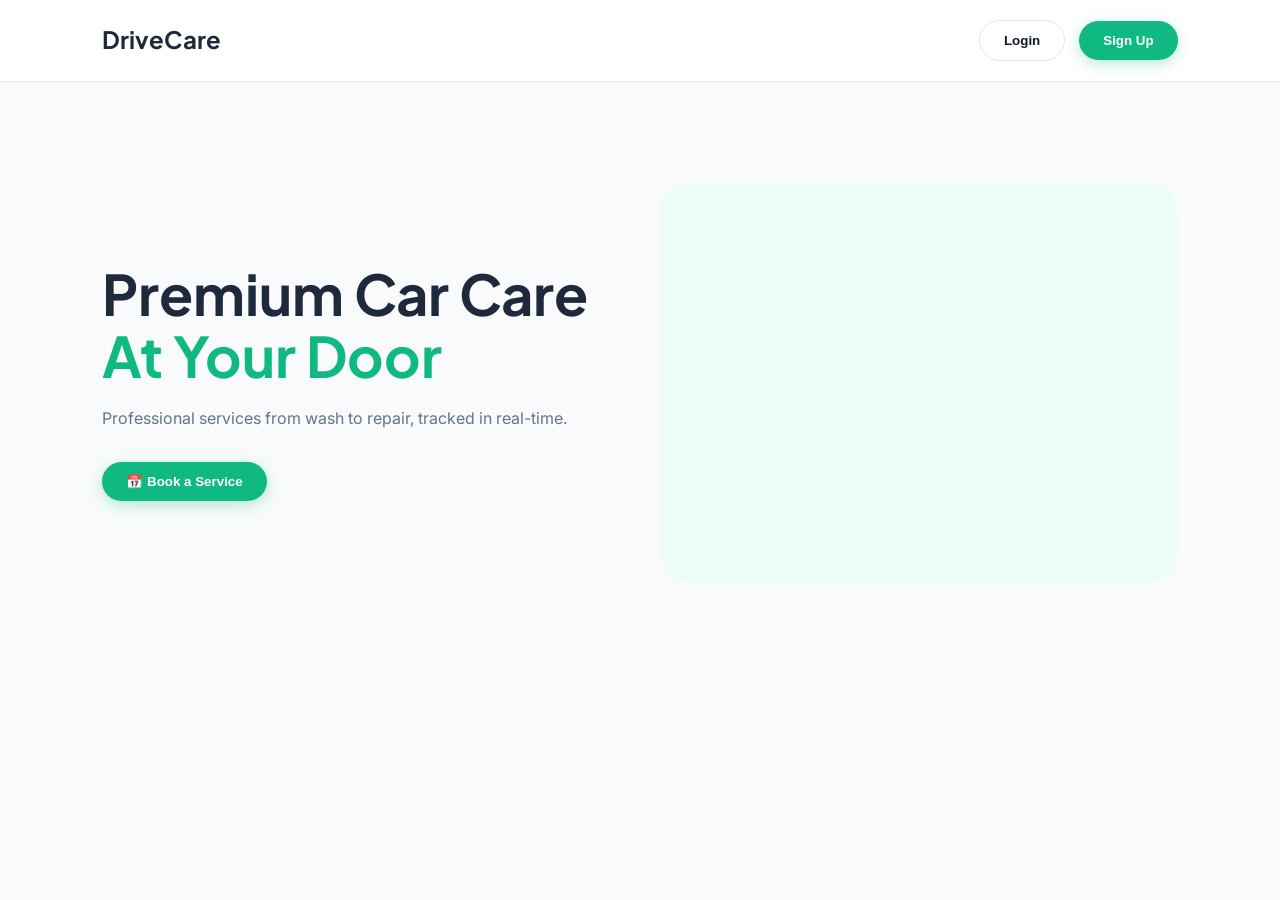
==== index.html @ 17e4be75 "Updatted Admin credentials to admindrivecare and improved UI" ====
<!DOCTYPE html>
<html lang="en">
<head>
    <meta charset="UTF-8">
    <title>DriveCare — Doorstep Vehicle Service</title>
    <link rel="stylesheet" href="style.css">
</head>
<body>
    <header>
        <h2 style="font-family:'Plus Jakarta Sans';">DriveCare</h2>
        <div class="nav">
            <button class="btn btn-outline" onclick="location.href='login.html'">Login</button>
            <button class="btn btn-primary" onclick="location.href='signup.html'" style="margin-left:10px">Sign Up</button>
        </div>
    </header>

    <section style="padding: 100px 8%; display: grid; grid-template-columns: 1fr 1fr; align-items: center; gap: 40px;">
        <div>
            <h1 style="font-family:'Plus Jakarta Sans'; font-size: 3.5rem; line-height: 1.1;">Premium Car Care <span style="color:var(--primary)">At Your Door</span></h1>
            <p style="color:var(--text-muted); margin: 20px 0 30px;">Professional services from wash to repair, tracked in real-time.</p>
            <button class="btn btn-primary" onclick="openBooking()">📅 Book a Service</button>
        </div>
        <div style="background: var(--primary-soft); height: 400px; border-radius: 30px;"></div>
    </section>

    <script src="script.js"></script>
</body>
</html>
---- style.css ----
@import url('https://fonts.googleapis.com/css2?family=Inter:wght@300;400;500;600;700&family=Plus+Jakarta+Sans:wght@700;800&display=swap');

:root {
  --primary: #10b981;
  --primary-dark: #059669;
  --primary-soft: #ecfdf5;
  --dark: #0f172a;
  --text-main: #1e293b;
  --text-muted: #64748b;
  --bg-subtle: #f8fafc;
  --surface: #ffffff;
  --border: #e2e8f0;
  --radius: 16px;
  --shadow: 0 10px 15px -3px rgba(0,0,0,0.1);
}

* { margin: 0; padding: 0; box-sizing: border-box; }
body { font-family: 'Inter', sans-serif; background-color: var(--bg-subtle); color: var(--text-main); line-height: 1.6; }

/* Buttons */
.btn { padding: 12px 24px; border-radius: 50px; font-weight: 600; cursor: pointer; transition: 0.3s; border: none; display: inline-flex; align-items: center; }
.btn-primary { background: var(--primary); color: white; box-shadow: 0 4px 14px rgba(16, 185, 129, 0.3); }
.btn-primary:hover { background: var(--primary-dark); transform: translateY(-2px); }
.btn-outline { background: transparent; border: 1.5px solid var(--border); color: var(--dark); }

/* Layouts */
header { display: flex; justify-content: space-between; padding: 20px 8%; background: white; border-bottom: 1px solid var(--border); position: sticky; top: 0; z-index: 100; }
.auth-page { display: flex; justify-content: center; align-items: center; min-height: 100vh; background: radial-gradient(circle at top left, #f1f5f9, #ffffff); }
.auth-card { background: white; padding: 40px; border-radius: 24px; box-shadow: var(--shadow); width: 100%; max-width: 450px; border: 1px solid var(--border); }
.form-group { margin-bottom: 20px; }
.form-control { width: 100%; padding: 14px; border-radius: 12px; border: 1px solid var(--border); background: var(--bg-subtle); }

.dashboard-layout { display: flex; min-height: 100vh; }
.sidebar { width: 280px; background: white; border-right: 1px solid var(--border); padding: 30px 20px; position: fixed; height: 100vh; }
.main-content { margin-left: 280px; padding: 40px; width: 100%; }
.nav-item { width: 100%; padding: 14px; margin-bottom: 8px; border-radius: 12px; text-align: left; background: none; border: none; font-weight: 500; color: var(--text-muted); cursor: pointer; }
.nav-item.active { background: var(--primary-soft); color: var(--primary); }
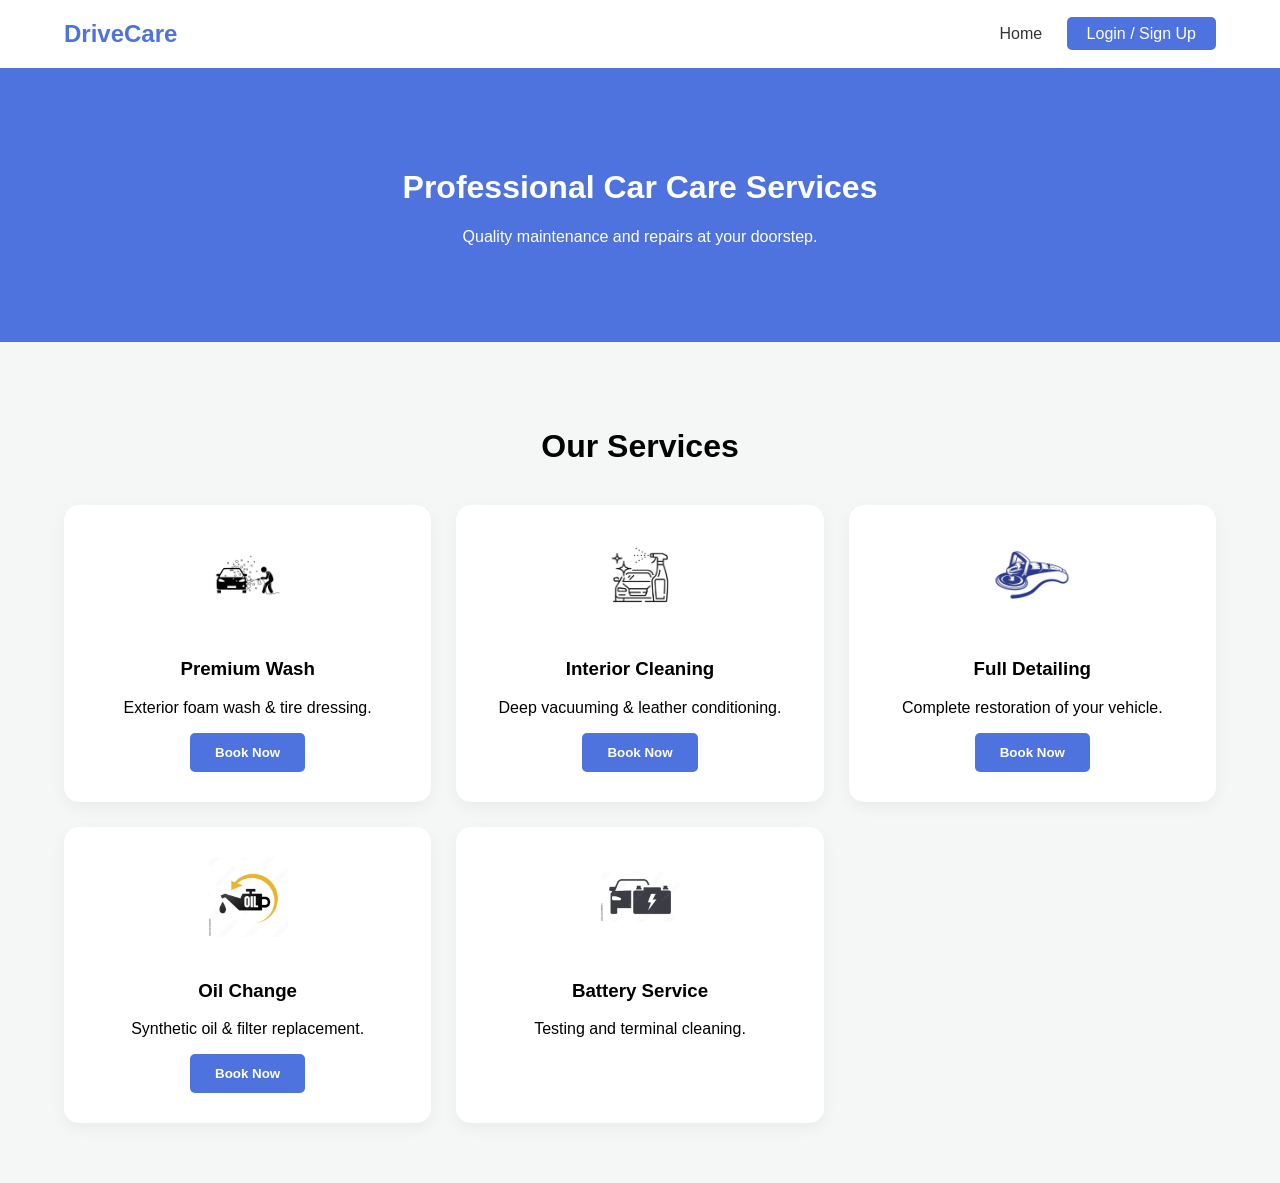
==== commit b0c6f15e: "Final build with 9 services and guest restrictions" ====
--- a/index.html
+++ b/index.html
@@ -2,27 +2,60 @@
 <html lang="en">
 <head>
     <meta charset="UTF-8">
-    <title>DriveCare — Doorstep Vehicle Service</title>
+    <meta name="viewport" content="width=device-width, initial-scale=1.0">
+    <title>DriveCare | Premium Car Services</title>
     <link rel="stylesheet" href="style.css">
+    <link rel="stylesheet" href="https://cdnjs.cloudflare.com/ajax/libs/font-awesome/6.0.0/css/all.min.css">
 </head>
 <body>
-    <header>
-        <h2 style="font-family:'Plus Jakarta Sans';">DriveCare</h2>
-        <div class="nav">
-            <button class="btn btn-outline" onclick="location.href='login.html'">Login</button>
-            <button class="btn btn-primary" onclick="location.href='signup.html'" style="margin-left:10px">Sign Up</button>
+
+    <nav class="navbar">
+        <div class="logo">DriveCare</div>
+        <div class="nav-links">
+            <a href="index.html">Home</a>
+            <a href="login.html" class="login-btn">Login / Sign Up</a>
         </div>
+    </nav>
+
+    <header class="hero">
+        <h1>Professional Car Care Services</h1>
+        <p>Quality maintenance and repairs at your doorstep.</p>
     </header>
 
-    <section style="padding: 100px 8%; display: grid; grid-template-columns: 1fr 1fr; align-items: center; gap: 40px;">
-        <div>
-            <h1 style="font-family:'Plus Jakarta Sans'; font-size: 3.5rem; line-height: 1.1;">Premium Car Care <span style="color:var(--primary)">At Your Door</span></h1>
-            <p style="color:var(--text-muted); margin: 20px 0 30px;">Professional services from wash to repair, tracked in real-time.</p>
-            <button class="btn btn-primary" onclick="openBooking()">📅 Book a Service</button>
-        </div>
-        <div style="background: var(--primary-soft); height: 400px; border-radius: 30px;"></div>
-    </section>
+    <section class="services-section">
+        <h2 class="section-title">Our Services</h2>
+        <div class="services-grid">
+            
+            <div class="service-card">
+                <img src="wash.png" alt="Wash" class="service-icon">
+                <h3>Premium Wash</h3>
+                <p>Exterior foam wash & tire dressing.</p>
+                <button class="book-btn" onclick="openBooking()">Book Now</button>
+            </div>
 
-    <script src="script.js"></script>
-</body>
-</html>+            <div class="service-card">
+                <img src="interior.png" alt="Interior" class="service-icon">
+                <h3>Interior Cleaning</h3>
+                <p>Deep vacuuming & leather conditioning.</p>
+                <button class="book-btn" onclick="openBooking()">Book Now</button>
+            </div>
+
+            <div class="service-card">
+                <img src="detail.png" alt="Detail" class="service-icon">
+                <h3>Full Detailing</h3>
+                <p>Complete restoration of your vehicle.</p>
+                <button class="book-btn" onclick="openBooking()">Book Now</button>
+            </div>
+
+            <div class="service-card">
+                <img src="oil.png" alt="Oil" class="service-icon">
+                <h3>Oil Change</h3>
+                <p>Synthetic oil & filter replacement.</p>
+                <button class="book-btn" onclick="openBooking()">Book Now</button>
+            </div>
+
+            <div class="service-card">
+                <img src="battery.png" alt="Battery" class="service-icon">
+                <h3>Battery Service</h3>
+                <p>Testing and terminal cleaning.</p>
+                <button class
--- a/style.css
+++ b/style.css
@@ -1,37 +1,47 @@
-@import url('https://fonts.googleapis.com/css2?family=Inter:wght@300;400;500;600;700&family=Plus+Jakarta+Sans:wght@700;800&display=swap');
+body { font-family: sans-serif; margin: 0; background-color: #f4f7f6; }
 
-:root {
-  --primary: #10b981;
-  --primary-dark: #059669;
-  --primary-soft: #ecfdf5;
-  --dark: #0f172a;
-  --text-main: #1e293b;
-  --text-muted: #64748b;
-  --bg-subtle: #f8fafc;
-  --surface: #ffffff;
-  --border: #e2e8f0;
-  --radius: 16px;
-  --shadow: 0 10px 15px -3px rgba(0,0,0,0.1);
+.navbar { display: flex; justify-content: space-between; align-items: center; padding: 20px 5%; background: #fff; box-shadow: 0 2px 5px rgba(0,0,0,0.1); }
+.logo { font-size: 24px; font-weight: bold; color: #4e73df; }
+.nav-links a { text-decoration: none; color: #333; margin-left: 20px; font-weight: 500; }
+.login-btn { background: #4e73df; color: #fff !important; padding: 8px 20px; border-radius: 5px; }
+
+.hero { text-align: center; padding: 80px 20px; background: #4e73df; color: white; }
+
+.services-section { padding: 60px 5%; max-width: 1200px; margin: auto; }
+.section-title { text-align: center; font-size: 32px; margin-bottom: 40px; }
+
+.services-grid { 
+    display: grid; 
+    grid-template-columns: repeat(auto-fit, minmax(280px, 1fr)); 
+    gap: 25px; 
 }
 
-* { margin: 0; padding: 0; box-sizing: border-box; }
-body { font-family: 'Inter', sans-serif; background-color: var(--bg-subtle); color: var(--text-main); line-height: 1.6; }
+.service-card { 
+    background: #fff; 
+    padding: 30px; 
+    border-radius: 15px; 
+    text-align: center; 
+    box-shadow: 0 5px 15px rgba(0,0,0,0.05);
+    transition: transform 0.3s ease;
+}
 
-/* Buttons */
-.btn { padding: 12px 24px; border-radius: 50px; font-weight: 600; cursor: pointer; transition: 0.3s; border: none; display: inline-flex; align-items: center; }
-.btn-primary { background: var(--primary); color: white; box-shadow: 0 4px 14px rgba(16, 185, 129, 0.3); }
-.btn-primary:hover { background: var(--primary-dark); transform: translateY(-2px); }
-.btn-outline { background: transparent; border: 1.5px solid var(--border); color: var(--dark); }
+.service-card:hover { transform: translateY(-10px); }
 
-/* Layouts */
-header { display: flex; justify-content: space-between; padding: 20px 8%; background: white; border-bottom: 1px solid var(--border); position: sticky; top: 0; z-index: 100; }
-.auth-page { display: flex; justify-content: center; align-items: center; min-height: 100vh; background: radial-gradient(circle at top left, #f1f5f9, #ffffff); }
-.auth-card { background: white; padding: 40px; border-radius: 24px; box-shadow: var(--shadow); width: 100%; max-width: 450px; border: 1px solid var(--border); }
-.form-group { margin-bottom: 20px; }
-.form-control { width: 100%; padding: 14px; border-radius: 12px; border: 1px solid var(--border); background: var(--bg-subtle); }
+.service-icon { 
+    width: 80px; 
+    height: 80px; 
+    margin-bottom: 20px; 
+    object-fit: contain; 
+}
 
-.dashboard-layout { display: flex; min-height: 100vh; }
-.sidebar { width: 280px; background: white; border-right: 1px solid var(--border); padding: 30px 20px; position: fixed; height: 100vh; }
-.main-content { margin-left: 280px; padding: 40px; width: 100%; }
-.nav-item { width: 100%; padding: 14px; margin-bottom: 8px; border-radius: 12px; text-align: left; background: none; border: none; font-weight: 500; color: var(--text-muted); cursor: pointer; }
-.nav-item.active { background: var(--primary-soft); color: var(--primary); }+.book-btn { 
+    background: #4e73df; 
+    color: white; 
+    border: none; 
+    padding: 12px 25px; 
+    border-radius: 5px; 
+    cursor: pointer; 
+    font-weight: bold;
+}
+
+.book-btn:hover { background: #2e59d9; }
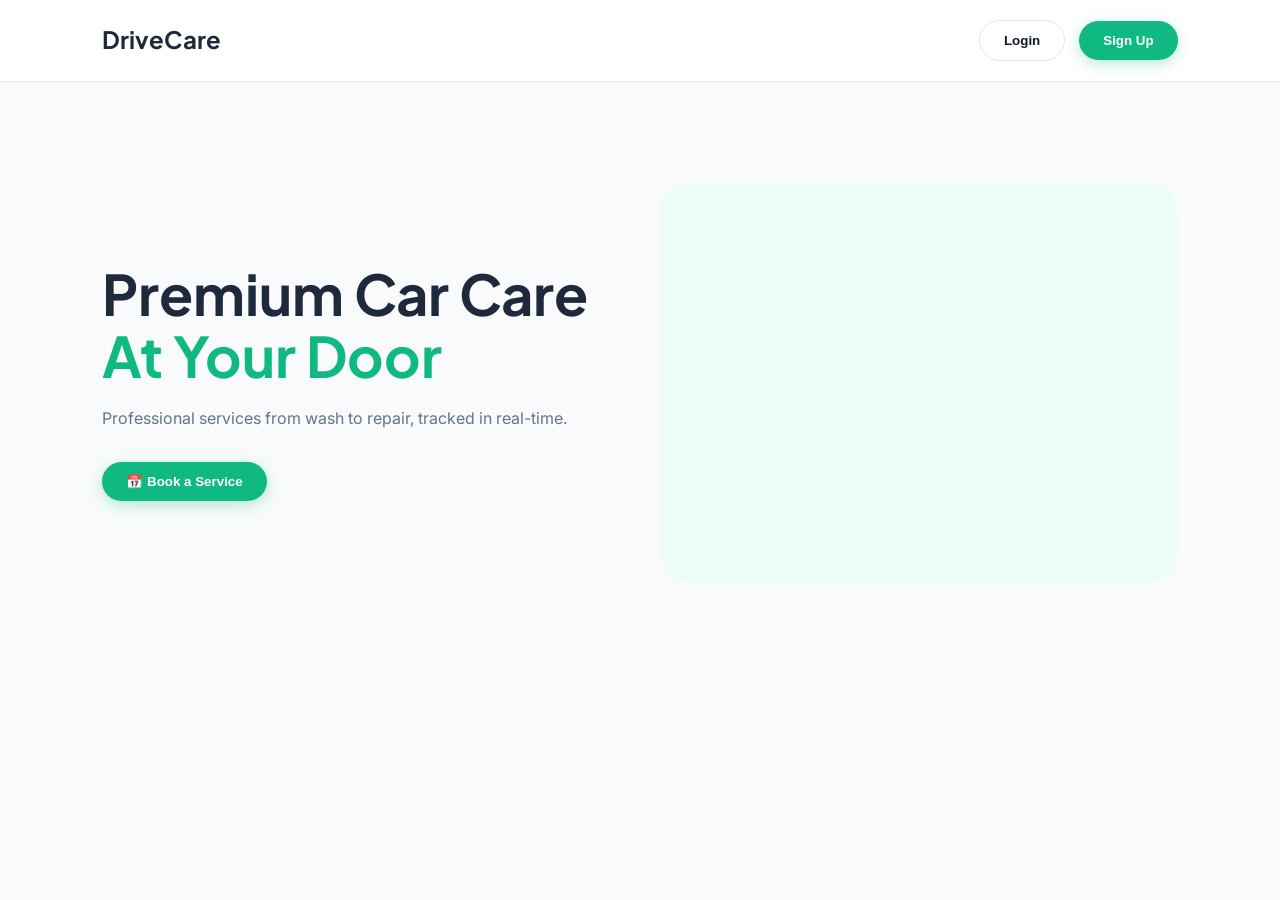
==== commit fc17bbf4: "Some change" ====
--- a/index.html
+++ b/index.html
@@ -2,60 +2,27 @@
 <html lang="en">
 <head>
     <meta charset="UTF-8">
-    <meta name="viewport" content="width=device-width, initial-scale=1.0">
-    <title>DriveCare | Premium Car Services</title>
+    <title>DriveCare — Doorstep Vehicle Service</title>
     <link rel="stylesheet" href="style.css">
-    <link rel="stylesheet" href="https://cdnjs.cloudflare.com/ajax/libs/font-awesome/6.0.0/css/all.min.css">
 </head>
 <body>
-
-    <nav class="navbar">
-        <div class="logo">DriveCare</div>
-        <div class="nav-links">
-            <a href="index.html">Home</a>
-            <a href="login.html" class="login-btn">Login / Sign Up</a>
+    <header>
+        <h2 style="font-family:'Plus Jakarta Sans';">DriveCare</h2>
+        <div class="nav">
+            <button class="btn btn-outline" onclick="location.href='login.html'">Login</button>
+            <button class="btn btn-primary" onclick="location.href='signup.html'" style="margin-left:10px">Sign Up</button>
         </div>
-    </nav>
-
-    <header class="hero">
-        <h1>Professional Car Care Services</h1>
-        <p>Quality maintenance and repairs at your doorstep.</p>
     </header>
 
-    <section class="services-section">
-        <h2 class="section-title">Our Services</h2>
-        <div class="services-grid">
-            
-            <div class="service-card">
-                <img src="wash.png" alt="Wash" class="service-icon">
-                <h3>Premium Wash</h3>
-                <p>Exterior foam wash & tire dressing.</p>
-                <button class="book-btn" onclick="openBooking()">Book Now</button>
-            </div>
+    <section style="padding: 100px 8%; display: grid; grid-template-columns: 1fr 1fr; align-items: center; gap: 40px;">
+        <div>
+            <h1 style="font-family:'Plus Jakarta Sans'; font-size: 3.5rem; line-height: 1.1;">Premium Car Care <span style="color:var(--primary)">At Your Door</span></h1>
+            <p style="color:var(--text-muted); margin: 20px 0 30px;">Professional services from wash to repair, tracked in real-time.</p>
+            <button class="btn btn-primary" onclick="openBooking()">📅 Book a Service</button>
+        </div>
+        <div style="background: var(--primary-soft); height: 400px; border-radius: 30px;"></div>
+    </section>
 
-            <div class="service-card">
-                <img src="interior.png" alt="Interior" class="service-icon">
-                <h3>Interior Cleaning</h3>
-                <p>Deep vacuuming & leather conditioning.</p>
-                <button class="book-btn" onclick="openBooking()">Book Now</button>
-            </div>
-
-            <div class="service-card">
-                <img src="detail.png" alt="Detail" class="service-icon">
-                <h3>Full Detailing</h3>
-                <p>Complete restoration of your vehicle.</p>
-                <button class="book-btn" onclick="openBooking()">Book Now</button>
-            </div>
-
-            <div class="service-card">
-                <img src="oil.png" alt="Oil" class="service-icon">
-                <h3>Oil Change</h3>
-                <p>Synthetic oil & filter replacement.</p>
-                <button class="book-btn" onclick="openBooking()">Book Now</button>
-            </div>
-
-            <div class="service-card">
-                <img src="battery.png" alt="Battery" class="service-icon">
-                <h3>Battery Service</h3>
-                <p>Testing and terminal cleaning.</p>
-                <button class+    <script src="script.js"></script>
+</body>
+</html>
--- a/style.css
+++ b/style.css
@@ -1,47 +1,37 @@
-body { font-family: sans-serif; margin: 0; background-color: #f4f7f6; }
+@import url('https://fonts.googleapis.com/css2?family=Inter:wght@300;400;500;600;700&family=Plus+Jakarta+Sans:wght@700;800&display=swap');
 
-.navbar { display: flex; justify-content: space-between; align-items: center; padding: 20px 5%; background: #fff; box-shadow: 0 2px 5px rgba(0,0,0,0.1); }
-.logo { font-size: 24px; font-weight: bold; color: #4e73df; }
-.nav-links a { text-decoration: none; color: #333; margin-left: 20px; font-weight: 500; }
-.login-btn { background: #4e73df; color: #fff !important; padding: 8px 20px; border-radius: 5px; }
-
-.hero { text-align: center; padding: 80px 20px; background: #4e73df; color: white; }
-
-.services-section { padding: 60px 5%; max-width: 1200px; margin: auto; }
-.section-title { text-align: center; font-size: 32px; margin-bottom: 40px; }
-
-.services-grid { 
-    display: grid; 
-    grid-template-columns: repeat(auto-fit, minmax(280px, 1fr)); 
-    gap: 25px; 
+:root {
+  --primary: #10b981;
+  --primary-dark: #059669;
+  --primary-soft: #ecfdf5;
+  --dark: #0f172a;
+  --text-main: #1e293b;
+  --text-muted: #64748b;
+  --bg-subtle: #f8fafc;
+  --surface: #ffffff;
+  --border: #e2e8f0;
+  --radius: 16px;
+  --shadow: 0 10px 15px -3px rgba(0,0,0,0.1);
 }
 
-.service-card { 
-    background: #fff; 
-    padding: 30px; 
-    border-radius: 15px; 
-    text-align: center; 
-    box-shadow: 0 5px 15px rgba(0,0,0,0.05);
-    transition: transform 0.3s ease;
-}
+* { margin: 0; padding: 0; box-sizing: border-box; }
+body { font-family: 'Inter', sans-serif; background-color: var(--bg-subtle); color: var(--text-main); line-height: 1.6; }
 
-.service-card:hover { transform: translateY(-10px); }
+/* Buttons */
+.btn { padding: 12px 24px; border-radius: 50px; font-weight: 600; cursor: pointer; transition: 0.3s; border: none; display: inline-flex; align-items: center; }
+.btn-primary { background: var(--primary); color: white; box-shadow: 0 4px 14px rgba(16, 185, 129, 0.3); }
+.btn-primary:hover { background: var(--primary-dark); transform: translateY(-2px); }
+.btn-outline { background: transparent; border: 1.5px solid var(--border); color: var(--dark); }
 
-.service-icon { 
-    width: 80px; 
-    height: 80px; 
-    margin-bottom: 20px; 
-    object-fit: contain; 
-}
+/* Layouts */
+header { display: flex; justify-content: space-between; padding: 20px 8%; background: white; border-bottom: 1px solid var(--border); position: sticky; top: 0; z-index: 100; }
+.auth-page { display: flex; justify-content: center; align-items: center; min-height: 100vh; background: radial-gradient(circle at top left, #f1f5f9, #ffffff); }
+.auth-card { background: white; padding: 40px; border-radius: 24px; box-shadow: var(--shadow); width: 100%; max-width: 450px; border: 1px solid var(--border); }
+.form-group { margin-bottom: 20px; }
+.form-control { width: 100%; padding: 14px; border-radius: 12px; border: 1px solid var(--border); background: var(--bg-subtle); }
 
-.book-btn { 
-    background: #4e73df; 
-    color: white; 
-    border: none; 
-    padding: 12px 25px; 
-    border-radius: 5px; 
-    cursor: pointer; 
-    font-weight: bold;
-}
-
-.book-btn:hover { background: #2e59d9; }+.dashboard-layout { display: flex; min-height: 100vh; }
+.sidebar { width: 280px; background: white; border-right: 1px solid var(--border); padding: 30px 20px; position: fixed; height: 100vh; }
+.main-content { margin-left: 280px; padding: 40px; width: 100%; }
+.nav-item { width: 100%; padding: 14px; margin-bottom: 8px; border-radius: 12px; text-align: left; background: none; border: none; font-weight: 500; color: var(--text-muted); cursor: pointer; }
+.nav-item.active { background: var(--primary-soft); color: var(--primary); }
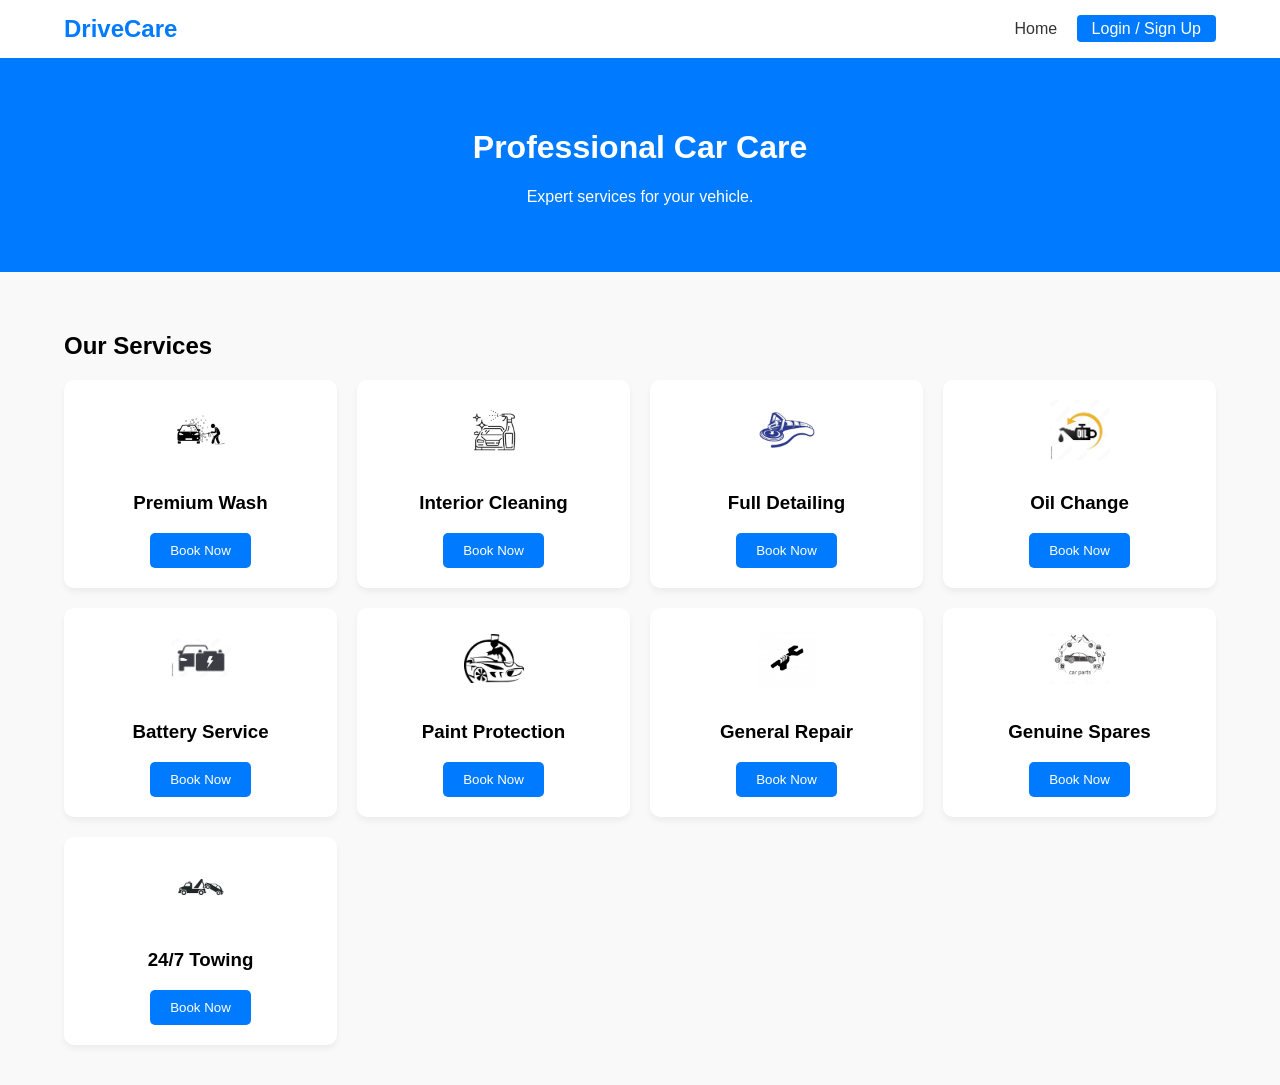
==== commit 8b5a0a2b: "final" ====
--- a/index.html
+++ b/index.html
@@ -2,25 +2,84 @@
 <html lang="en">
 <head>
     <meta charset="UTF-8">
-    <title>DriveCare — Doorstep Vehicle Service</title>
+    <meta name="viewport" content="width=device-width, initial-scale=1.0">
+    <title>DriveCare | Car Services</title>
     <link rel="stylesheet" href="style.css">
 </head>
 <body>
-    <header>
-        <h2 style="font-family:'Plus Jakarta Sans';">DriveCare</h2>
-        <div class="nav">
-            <button class="btn btn-outline" onclick="location.href='login.html'">Login</button>
-            <button class="btn btn-primary" onclick="location.href='signup.html'" style="margin-left:10px">Sign Up</button>
+
+    <nav class="navbar">
+        <div class="logo">DriveCare</div>
+        <div class="nav-links">
+            <a href="index.html">Home</a>
+            <a href="login.html" class="login-btn">Login / Sign Up</a>
         </div>
+    </nav>
+
+    <header class="hero">
+        <h1>Professional Car Care</h1>
+        <p>Expert services for your vehicle.</p>
     </header>
 
-    <section style="padding: 100px 8%; display: grid; grid-template-columns: 1fr 1fr; align-items: center; gap: 40px;">
-        <div>
-            <h1 style="font-family:'Plus Jakarta Sans'; font-size: 3.5rem; line-height: 1.1;">Premium Car Care <span style="color:var(--primary)">At Your Door</span></h1>
-            <p style="color:var(--text-muted); margin: 20px 0 30px;">Professional services from wash to repair, tracked in real-time.</p>
-            <button class="btn btn-primary" onclick="openBooking()">📅 Book a Service</button>
+    <section class="services-section">
+        <h2 class="section-title">Our Services</h2>
+        <div class="services-grid">
+            
+            <div class="service-card">
+                <img src="wash.png" alt="Wash" class="service-icon">
+                <h3>Premium Wash</h3>
+                <button class="book-btn" onclick="openBooking()">Book Now</button>
+            </div>
+
+            <div class="service-card">
+                <img src="interior.png" alt="Interior" class="service-icon">
+                <h3>Interior Cleaning</h3>
+                <button class="book-btn" onclick="openBooking()">Book Now</button>
+            </div>
+
+            <div class="service-card">
+                <img src="detail.png" alt="Detail" class="service-icon">
+                <h3>Full Detailing</h3>
+                <button class="book-btn" onclick="openBooking()">Book Now</button>
+            </div>
+
+            <div class="service-card">
+                <img src="oil.png" alt="Oil" class="service-icon">
+                <h3>Oil Change</h3>
+                <button class="book-btn" onclick="openBooking()">Book Now</button>
+            </div>
+
+            <div class="service-card">
+                <img src="battery.png" alt="Battery" class="service-icon">
+                <h3>Battery Service</h3>
+                <button class="book-btn" onclick="openBooking()">Book Now</button>
+            </div>
+
+            <div class="service-card">
+                <img src="paint.png" alt="Paint" class="service-icon">
+                <h3>Paint Protection</h3>
+                <button class="book-btn" onclick="openBooking()">Book Now</button>
+            </div>
+
+            <div class="service-card">
+                <img src="repai.png" alt="Repair" class="service-icon">
+                <h3>General Repair</h3>
+                <button class="book-btn" onclick="openBooking()">Book Now</button>
+            </div>
+
+            <div class="service-card">
+                <img src="spare.png" alt="Spare" class="service-icon">
+                <h3>Genuine Spares</h3>
+                <button class="book-btn" onclick="openBooking()">Book Now</button>
+            </div>
+
+            <div class="service-card">
+                <img src="tow.png" alt="Tow" class="service-icon">
+                <h3>24/7 Towing</h3>
+                <button class="book-btn" onclick="openBooking()">Book Now</button>
+            </div>
+
         </div>
-        <div style="background: var(--primary-soft); height: 400px; border-radius: 30px;"></div>
     </section>
 
     <script src="script.js"></script>
--- a/style.css
+++ b/style.css
@@ -1,37 +1,39 @@
-@import url('https://fonts.googleapis.com/css2?family=Inter:wght@300;400;500;600;700&family=Plus+Jakarta+Sans:wght@700;800&display=swap');
+body { font-family: Arial, sans-serif; margin: 0; background-color: #f9f9f9; }
 
-:root {
-  --primary: #10b981;
-  --primary-dark: #059669;
-  --primary-soft: #ecfdf5;
-  --dark: #0f172a;
-  --text-main: #1e293b;
-  --text-muted: #64748b;
-  --bg-subtle: #f8fafc;
-  --surface: #ffffff;
-  --border: #e2e8f0;
-  --radius: 16px;
-  --shadow: 0 10px 15px -3px rgba(0,0,0,0.1);
+.navbar { display: flex; justify-content: space-between; align-items: center; padding: 15px 5%; background: #fff; box-shadow: 0 2px 4px rgba(0,0,0,0.1); }
+.logo { font-size: 24px; font-weight: bold; color: #007bff; }
+.nav-links a { text-decoration: none; color: #333; margin-left: 15px; }
+.login-btn { background: #007bff; color: #fff !important; padding: 5px 15px; border-radius: 4px; }
+
+.hero { text-align: center; padding: 50px 20px; background: #007bff; color: white; }
+
+.services-section { padding: 40px 5%; }
+.services-grid { 
+    display: grid; 
+    grid-template-columns: repeat(auto-fit, minmax(250px, 1fr)); 
+    gap: 20px; 
 }
 
-* { margin: 0; padding: 0; box-sizing: border-box; }
-body { font-family: 'Inter', sans-serif; background-color: var(--bg-subtle); color: var(--text-main); line-height: 1.6; }
+.service-card { 
+    background: #fff; 
+    padding: 20px; 
+    border-radius: 10px; 
+    text-align: center; 
+    box-shadow: 0 4px 6px rgba(0,0,0,0.05);
+}
 
-/* Buttons */
-.btn { padding: 12px 24px; border-radius: 50px; font-weight: 600; cursor: pointer; transition: 0.3s; border: none; display: inline-flex; align-items: center; }
-.btn-primary { background: var(--primary); color: white; box-shadow: 0 4px 14px rgba(16, 185, 129, 0.3); }
-.btn-primary:hover { background: var(--primary-dark); transform: translateY(-2px); }
-.btn-outline { background: transparent; border: 1.5px solid var(--border); color: var(--dark); }
+.service-icon { 
+    width: 60px; 
+    height: 60px; 
+    margin-bottom: 10px; 
+    object-fit: contain; 
+}
 
-/* Layouts */
-header { display: flex; justify-content: space-between; padding: 20px 8%; background: white; border-bottom: 1px solid var(--border); position: sticky; top: 0; z-index: 100; }
-.auth-page { display: flex; justify-content: center; align-items: center; min-height: 100vh; background: radial-gradient(circle at top left, #f1f5f9, #ffffff); }
-.auth-card { background: white; padding: 40px; border-radius: 24px; box-shadow: var(--shadow); width: 100%; max-width: 450px; border: 1px solid var(--border); }
-.form-group { margin-bottom: 20px; }
-.form-control { width: 100%; padding: 14px; border-radius: 12px; border: 1px solid var(--border); background: var(--bg-subtle); }
-
-.dashboard-layout { display: flex; min-height: 100vh; }
-.sidebar { width: 280px; background: white; border-right: 1px solid var(--border); padding: 30px 20px; position: fixed; height: 100vh; }
-.main-content { margin-left: 280px; padding: 40px; width: 100%; }
-.nav-item { width: 100%; padding: 14px; margin-bottom: 8px; border-radius: 12px; text-align: left; background: none; border: none; font-weight: 500; color: var(--text-muted); cursor: pointer; }
-.nav-item.active { background: var(--primary-soft); color: var(--primary); }+.book-btn { 
+    background: #007bff; 
+    color: white; 
+    border: none; 
+    padding: 10px 20px; 
+    border-radius: 5px; 
+    cursor: pointer; 
+}
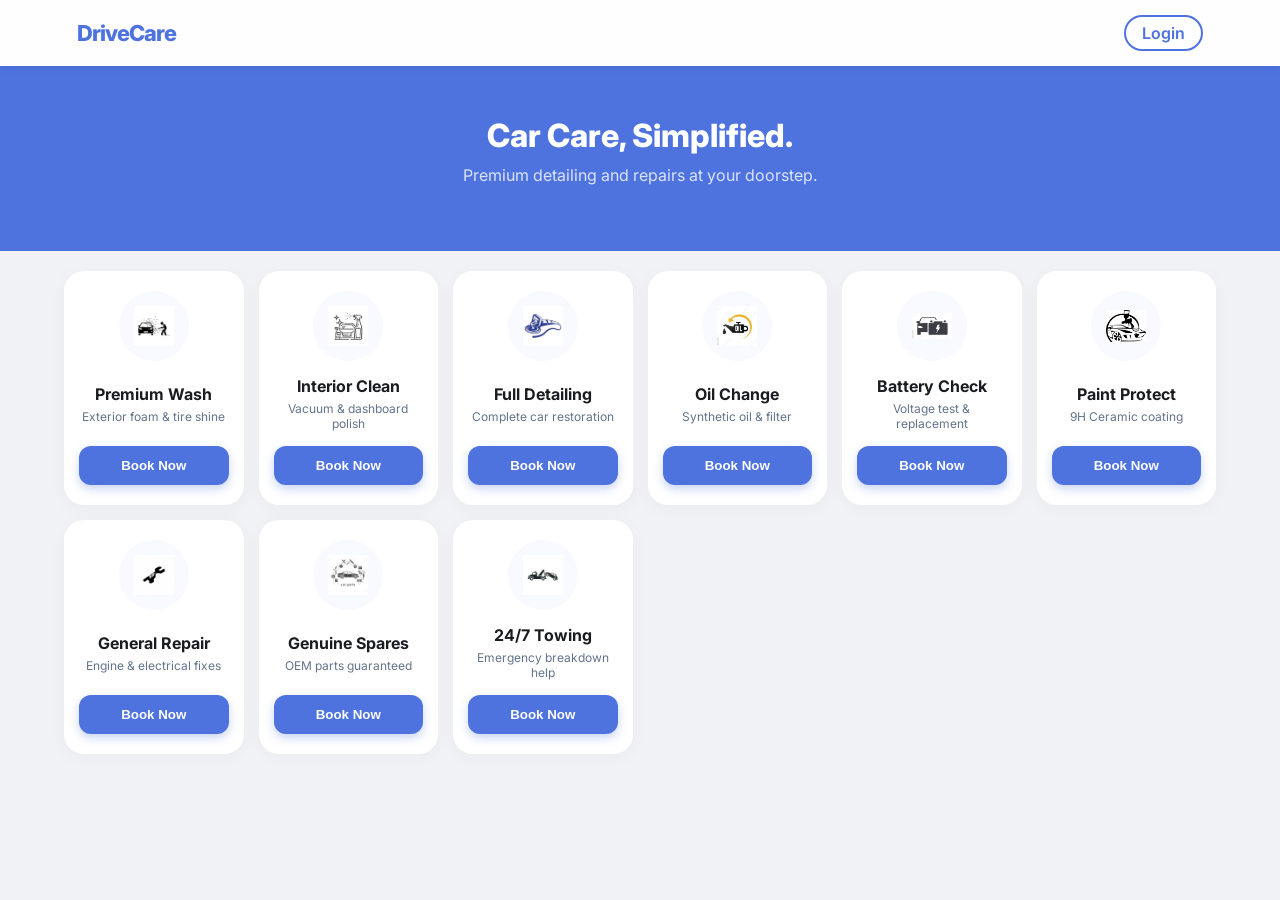
==== commit 72e623f2: "final one1" ====
--- a/index.html
+++ b/index.html
@@ -2,85 +2,109 @@
 <html lang="en">
 <head>
     <meta charset="UTF-8">
-    <meta name="viewport" content="width=device-width, initial-scale=1.0">
+    <meta name="viewport" content="width=device-width, initial-scale=1.0, maximum-scale=1.0, user-scalable=no">
     <title>DriveCare | Car Services</title>
     <link rel="stylesheet" href="style.css">
+    <link href="https://fonts.googleapis.com/css2?family=Inter:wght@400;600;800&display=swap" rel="stylesheet">
 </head>
 <body>
 
     <nav class="navbar">
         <div class="logo">DriveCare</div>
-        <div class="nav-links">
-            <a href="index.html">Home</a>
-            <a href="login.html" class="login-btn">Login / Sign Up</a>
-        </div>
+        <a href="login.html" class="nav-login-link">Login</a>
     </nav>
 
-    <header class="hero">
-        <h1>Professional Car Care</h1>
-        <p>Expert services for your vehicle.</p>
+    <header class="hero-banner">
+        <h1>Car Care, Simplified.</h1>
+        <p>Premium detailing and repairs at your doorstep.</p>
     </header>
 
-    <section class="services-section">
-        <h2 class="section-title">Our Services</h2>
+    <div class="main-content">
         <div class="services-grid">
             
             <div class="service-card">
-                <img src="wash.png" alt="Wash" class="service-icon">
-                <h3>Premium Wash</h3>
-                <button class="book-btn" onclick="openBooking()">Book Now</button>
+                <div class="image-container"><img src="wash.png" alt="Wash"></div>
+                <div class="card-info">
+                    <h3>Premium Wash</h3>
+                    <p>Exterior foam & tire shine</p>
+                </div>
+                <button class="btn-book-now" onclick="openBooking()">Book Now</button>
             </div>
 
             <div class="service-card">
-                <img src="interior.png" alt="Interior" class="service-icon">
-                <h3>Interior Cleaning</h3>
-                <button class="book-btn" onclick="openBooking()">Book Now</button>
+                <div class="image-container"><img src="interior.png" alt="Interior"></div>
+                <div class="card-info">
+                    <h3>Interior Clean</h3>
+                    <p>Vacuum & dashboard polish</p>
+                </div>
+                <button class="btn-book-now" onclick="openBooking()">Book Now</button>
             </div>
 
             <div class="service-card">
-                <img src="detail.png" alt="Detail" class="service-icon">
-                <h3>Full Detailing</h3>
-                <button class="book-btn" onclick="openBooking()">Book Now</button>
+                <div class="image-container"><img src="detail.png" alt="Detail"></div>
+                <div class="card-info">
+                    <h3>Full Detailing</h3>
+                    <p>Complete car restoration</p>
+                </div>
+                <button class="btn-book-now" onclick="openBooking()">Book Now</button>
             </div>
 
             <div class="service-card">
-                <img src="oil.png" alt="Oil" class="service-icon">
-                <h3>Oil Change</h3>
-                <button class="book-btn" onclick="openBooking()">Book Now</button>
+                <div class="image-container"><img src="oil.png" alt="Oil"></div>
+                <div class="card-info">
+                    <h3>Oil Change</h3>
+                    <p>Synthetic oil & filter</p>
+                </div>
+                <button class="btn-book-now" onclick="openBooking()">Book Now</button>
             </div>
 
             <div class="service-card">
-                <img src="battery.png" alt="Battery" class="service-icon">
-                <h3>Battery Service</h3>
-                <button class="book-btn" onclick="openBooking()">Book Now</button>
+                <div class="image-container"><img src="battery.png" alt="Battery"></div>
+                <div class="card-info">
+                    <h3>Battery Check</h3>
+                    <p>Voltage test & replacement</p>
+                </div>
+                <button class="btn-book-now" onclick="openBooking()">Book Now</button>
             </div>
 
             <div class="service-card">
-                <img src="paint.png" alt="Paint" class="service-icon">
-                <h3>Paint Protection</h3>
-                <button class="book-btn" onclick="openBooking()">Book Now</button>
+                <div class="image-container"><img src="paint.png" alt="Paint"></div>
+                <div class="card-info">
+                    <h3>Paint Protect</h3>
+                    <p>9H Ceramic coating</p>
+                </div>
+                <button class="btn-book-now" onclick="openBooking()">Book Now</button>
             </div>
 
             <div class="service-card">
-                <img src="repai.png" alt="Repair" class="service-icon">
-                <h3>General Repair</h3>
-                <button class="book-btn" onclick="openBooking()">Book Now</button>
+                <div class="image-container"><img src="repai.png" alt="Repair"></div>
+                <div class="card-info">
+                    <h3>General Repair</h3>
+                    <p>Engine & electrical fixes</p>
+                </div>
+                <button class="btn-book-now" onclick="openBooking()">Book Now</button>
             </div>
 
             <div class="service-card">
-                <img src="spare.png" alt="Spare" class="service-icon">
-                <h3>Genuine Spares</h3>
-                <button class="book-btn" onclick="openBooking()">Book Now</button>
+                <div class="image-container"><img src="spare.png" alt="Spare"></div>
+                <div class="card-info">
+                    <h3>Genuine Spares</h3>
+                    <p>OEM parts guaranteed</p>
+                </div>
+                <button class="btn-book-now" onclick="openBooking()">Book Now</button>
             </div>
 
             <div class="service-card">
-                <img src="tow.png" alt="Tow" class="service-icon">
-                <h3>24/7 Towing</h3>
-                <button class="book-btn" onclick="openBooking()">Book Now</button>
+                <div class="image-container"><img src="tow.png" alt="Tow"></div>
+                <div class="card-info">
+                    <h3>24/7 Towing</h3>
+                    <p>Emergency breakdown help</p>
+                </div>
+                <button class="btn-book-now" onclick="openBooking()">Book Now</button>
             </div>
 
         </div>
-    </section>
+    </div>
 
     <script src="script.js"></script>
 </body>
--- a/style.css
+++ b/style.css
@@ -1,39 +1,109 @@
-body { font-family: Arial, sans-serif; margin: 0; background-color: #f9f9f9; }
-
-.navbar { display: flex; justify-content: space-between; align-items: center; padding: 15px 5%; background: #fff; box-shadow: 0 2px 4px rgba(0,0,0,0.1); }
-.logo { font-size: 24px; font-weight: bold; color: #007bff; }
-.nav-links a { text-decoration: none; color: #333; margin-left: 15px; }
-.login-btn { background: #007bff; color: #fff !important; padding: 5px 15px; border-radius: 4px; }
-
-.hero { text-align: center; padding: 50px 20px; background: #007bff; color: white; }
-
-.services-section { padding: 40px 5%; }
-.services-grid { 
-    display: grid; 
-    grid-template-columns: repeat(auto-fit, minmax(250px, 1fr)); 
-    gap: 20px; 
+:root {
+    --primary: #4e73df;
+    --bg-color: #f0f2f5;
+    --card-white: #ffffff;
+    --text-main: #1a1c20;
+    --text-muted: #64748b;
 }
 
-.service-card { 
-    background: #fff; 
-    padding: 20px; 
-    border-radius: 10px; 
-    text-align: center; 
-    box-shadow: 0 4px 6px rgba(0,0,0,0.05);
+body {
+    font-family: 'Inter', sans-serif;
+    background-color: var(--bg-color);
+    margin: 0;
+    color: var(--text-main);
+    -webkit-tap-highlight-color: transparent; /* Removes blue highlight on tap */
 }
 
-.service-icon { 
-    width: 60px; 
-    height: 60px; 
-    margin-bottom: 10px; 
-    object-fit: contain; 
+/* NAVBAR - Professional & Clean */
+.navbar {
+    background: rgba(255, 255, 255, 0.9);
+    backdrop-filter: blur(10px);
+    display: flex;
+    justify-content: space-between;
+    align-items: center;
+    padding: 15px 6%;
+    position: sticky;
+    top: 0;
+    z-index: 100;
+    box-shadow: 0 2px 10px rgba(0,0,0,0.05);
 }
 
-.book-btn { 
-    background: #007bff; 
-    color: white; 
-    border: none; 
-    padding: 10px 20px; 
-    border-radius: 5px; 
-    cursor: pointer; 
+.logo { font-weight: 800; font-size: 22px; color: var(--primary); letter-spacing: -1px; }
+
+.nav-login-link {
+    color: var(--primary);
+    text-decoration: none;
+    font-weight: 600;
+    border: 2px solid var(--primary);
+    padding: 6px 16px;
+    border-radius: 50px;
+    transition: 0.3s;
+}
+
+/* HERO - Mobile Comfortable */
+.hero-banner {
+    background: var(--primary);
+    color: white;
+    text-align: center;
+    padding: 50px 20px;
+}
+.hero-banner h1 { font-size: 32px; margin: 0; font-weight: 800; }
+.hero-banner p { font-size: 16px; margin-top: 10px; opacity: 0.8; }
+
+/* SERVICE GRID - High Comfort Layout */
+.main-content { padding: 20px 5%; }
+
+.services-grid {
+    display: grid;
+    grid-template-columns: repeat(auto-fit, minmax(160px, 1fr)); /* 2 columns on small phones! */
+    gap: 15px;
+}
+
+.service-card {
+    background: var(--card-white);
+    border-radius: 20px;
+    padding: 20px 15px;
+    text-align: center;
+    box-shadow: 0 4px 20px rgba(0,0,0,0.03);
+    display: flex;
+    flex-direction: column;
+    justify-content: space-between;
+}
+
+.image-container {
+    background: #f8faff;
+    width: 70px;
+    height: 70px;
+    border-radius: 50%;
+    margin: 0 auto 15px;
+    display: flex;
+    align-items: center;
+    justify-content: center;
+}
+
+.image-container img { width: 40px; height: 40px; object-fit: contain; }
+
+.card-info h3 { font-size: 16px; margin: 0; font-weight: 700; }
+.card-info p { font-size: 12px; color: var(--text-muted); margin: 5px 0 15px; }
+
+/* THE "TAP-FRIENDLY" BUTTON */
+.btn-book-now {
+    background: var(--primary);
+    color: white;
+    border: none;
+    padding: 12px;
+    border-radius: 12px;
+    font-weight: 700;
+    width: 100%;
+    cursor: pointer;
+    box-shadow: 0 4px 10px rgba(78, 115, 223, 0.3);
+}
+
+.btn-book-now:active {
+    transform: scale(0.95);
+}
+
+/* MOBILE FIX: Make text bigger on very small screens */
+@media (max-width: 400px) {
+    .services-grid { grid-template-columns: 1fr; } /* Stack vertically if phone is tiny */
 }
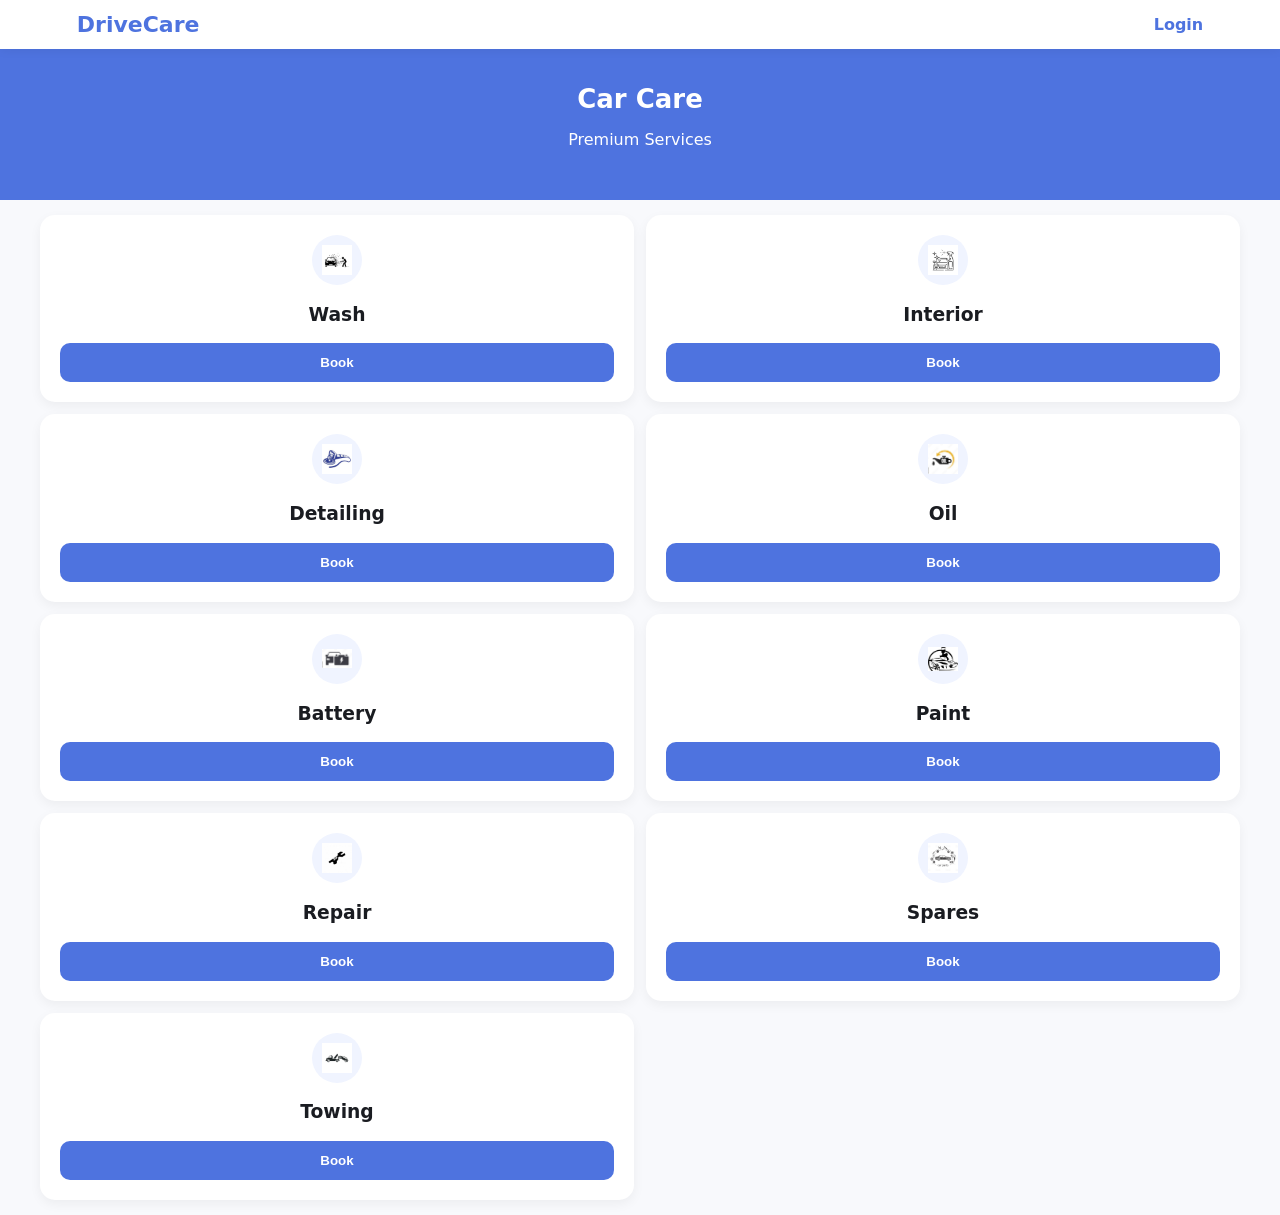
==== commit 52404322: "final one3" ====
--- a/index.html
+++ b/index.html
@@ -3,109 +3,25 @@
 <head>
     <meta charset="UTF-8">
     <meta name="viewport" content="width=device-width, initial-scale=1.0, maximum-scale=1.0, user-scalable=no">
-    <title>DriveCare | Car Services</title>
+    <title>DriveCare</title>
     <link rel="stylesheet" href="style.css">
-    <link href="https://fonts.googleapis.com/css2?family=Inter:wght@400;600;800&display=swap" rel="stylesheet">
 </head>
 <body>
-
-    <nav class="navbar">
-        <div class="logo">DriveCare</div>
-        <a href="login.html" class="nav-login-link">Login</a>
-    </nav>
-
-    <header class="hero-banner">
-        <h1>Car Care, Simplified.</h1>
-        <p>Premium detailing and repairs at your doorstep.</p>
-    </header>
-
-    <div class="main-content">
+    <nav class="navbar"><div class="logo">DriveCare</div><a href="login.html" style="color:var(--primary); font-weight:700; text-decoration:none;">Login</a></nav>
+    <header class="hero-banner"><h1>Car Care</h1><p>Premium Services</p></header>
+    <div class="content-container">
         <div class="services-grid">
-            
-            <div class="service-card">
-                <div class="image-container"><img src="wash.png" alt="Wash"></div>
-                <div class="card-info">
-                    <h3>Premium Wash</h3>
-                    <p>Exterior foam & tire shine</p>
-                </div>
-                <button class="btn-book-now" onclick="openBooking()">Book Now</button>
-            </div>
-
-            <div class="service-card">
-                <div class="image-container"><img src="interior.png" alt="Interior"></div>
-                <div class="card-info">
-                    <h3>Interior Clean</h3>
-                    <p>Vacuum & dashboard polish</p>
-                </div>
-                <button class="btn-book-now" onclick="openBooking()">Book Now</button>
-            </div>
-
-            <div class="service-card">
-                <div class="image-container"><img src="detail.png" alt="Detail"></div>
-                <div class="card-info">
-                    <h3>Full Detailing</h3>
-                    <p>Complete car restoration</p>
-                </div>
-                <button class="btn-book-now" onclick="openBooking()">Book Now</button>
-            </div>
-
-            <div class="service-card">
-                <div class="image-container"><img src="oil.png" alt="Oil"></div>
-                <div class="card-info">
-                    <h3>Oil Change</h3>
-                    <p>Synthetic oil & filter</p>
-                </div>
-                <button class="btn-book-now" onclick="openBooking()">Book Now</button>
-            </div>
-
-            <div class="service-card">
-                <div class="image-container"><img src="battery.png" alt="Battery"></div>
-                <div class="card-info">
-                    <h3>Battery Check</h3>
-                    <p>Voltage test & replacement</p>
-                </div>
-                <button class="btn-book-now" onclick="openBooking()">Book Now</button>
-            </div>
-
-            <div class="service-card">
-                <div class="image-container"><img src="paint.png" alt="Paint"></div>
-                <div class="card-info">
-                    <h3>Paint Protect</h3>
-                    <p>9H Ceramic coating</p>
-                </div>
-                <button class="btn-book-now" onclick="openBooking()">Book Now</button>
-            </div>
-
-            <div class="service-card">
-                <div class="image-container"><img src="repai.png" alt="Repair"></div>
-                <div class="card-info">
-                    <h3>General Repair</h3>
-                    <p>Engine & electrical fixes</p>
-                </div>
-                <button class="btn-book-now" onclick="openBooking()">Book Now</button>
-            </div>
-
-            <div class="service-card">
-                <div class="image-container"><img src="spare.png" alt="Spare"></div>
-                <div class="card-info">
-                    <h3>Genuine Spares</h3>
-                    <p>OEM parts guaranteed</p>
-                </div>
-                <button class="btn-book-now" onclick="openBooking()">Book Now</button>
-            </div>
-
-            <div class="service-card">
-                <div class="image-container"><img src="tow.png" alt="Tow"></div>
-                <div class="card-info">
-                    <h3>24/7 Towing</h3>
-                    <p>Emergency breakdown help</p>
-                </div>
-                <button class="btn-book-now" onclick="openBooking()">Book Now</button>
-            </div>
-
+            <div class="ui-card"><div class="icon-circle"><img src="wash.png"></div><h3>Wash</h3><button class="btn-drive" onclick="openBooking()">Book</button></div>
+            <div class="ui-card"><div class="icon-circle"><img src="interior.png"></div><h3>Interior</h3><button class="btn-drive" onclick="openBooking()">Book</button></div>
+            <div class="ui-card"><div class="icon-circle"><img src="detail.png"></div><h3>Detailing</h3><button class="btn-drive" onclick="openBooking()">Book</button></div>
+            <div class="ui-card"><div class="icon-circle"><img src="oil.png"></div><h3>Oil</h3><button class="btn-drive" onclick="openBooking()">Book</button></div>
+            <div class="ui-card"><div class="icon-circle"><img src="battery.png"></div><h3>Battery</h3><button class="btn-drive" onclick="openBooking()">Book</button></div>
+            <div class="ui-card"><div class="icon-circle"><img src="paint.png"></div><h3>Paint</h3><button class="btn-drive" onclick="openBooking()">Book</button></div>
+            <div class="ui-card"><div class="icon-circle"><img src="repai.png"></div><h3>Repair</h3><button class="btn-drive" onclick="openBooking()">Book</button></div>
+            <div class="ui-card"><div class="icon-circle"><img src="spare.png"></div><h3>Spares</h3><button class="btn-drive" onclick="openBooking()">Book</button></div>
+            <div class="ui-card"><div class="icon-circle"><img src="tow.png"></div><h3>Towing</h3><button class="btn-drive" onclick="openBooking()">Book</button></div>
         </div>
     </div>
-
     <script src="script.js"></script>
 </body>
 </html>
--- a/style.css
+++ b/style.css
@@ -1,109 +1,59 @@
+/* --- DRIVECARE MASTER THEME --- */
 :root {
     --primary: #4e73df;
-    --bg-color: #f0f2f5;
-    --card-white: #ffffff;
-    --text-main: #1a1c20;
-    --text-muted: #64748b;
+    --bg: #f8f9fc;
+    --white: #ffffff;
+    --text: #1a1c21;
 }
 
-body {
-    font-family: 'Inter', sans-serif;
-    background-color: var(--bg-color);
-    margin: 0;
-    color: var(--text-main);
-    -webkit-tap-highlight-color: transparent; /* Removes blue highlight on tap */
+body { 
+    font-family: -apple-system, system-ui, sans-serif; 
+    margin: 0; background: var(--bg); color: var(--text);
+    -webkit-tap-highlight-color: transparent;
 }
 
-/* NAVBAR - Professional & Clean */
+/* NAVBAR */
 .navbar {
-    background: rgba(255, 255, 255, 0.9);
-    backdrop-filter: blur(10px);
-    display: flex;
-    justify-content: space-between;
-    align-items: center;
-    padding: 15px 6%;
-    position: sticky;
-    top: 0;
-    z-index: 100;
-    box-shadow: 0 2px 10px rgba(0,0,0,0.05);
+    display: flex; justify-content: space-between; align-items: center;
+    padding: 12px 6%; background: var(--white); box-shadow: 0 2px 10px rgba(0,0,0,0.05);
+    position: sticky; top: 0; z-index: 1000;
+}
+.logo { font-size: 22px; font-weight: 800; color: var(--primary); text-decoration: none; }
+
+/* HERO (Main Page Only) */
+.hero-banner { background: var(--primary); color: white; text-align: center; padding: 35px 20px; }
+.hero-banner h1 { margin: 0; font-size: 26px; }
+
+/* GRID SYSTEM (Mobile-First 2 Columns) */
+.content-container { padding: 15px; max-width: 1200px; margin: auto; }
+.services-grid {
+    display: grid;
+    grid-template-columns: repeat(2, 1fr); /* 2 COLUMNS ON MOBILE */
+    gap: 12px;
 }
 
-.logo { font-weight: 800; font-size: 22px; color: var(--primary); letter-spacing: -1px; }
+/* CARDS (Used for Services & Auth) */
+.ui-card {
+    background: var(--white); border-radius: 15px; padding: 20px;
+    text-align: center; box-shadow: 0 4px 12px rgba(0,0,0,0.05);
+}
+.icon-circle {
+    background: #f0f4ff; width: 50px; height: 50px; border-radius: 50%;
+    margin: 0 auto 10px; display: flex; align-items: center; justify-content: center;
+}
+.icon-circle img { width: 30px; height: 30px; object-fit: contain; }
 
-.nav-login-link {
-    color: var(--primary);
-    text-decoration: none;
-    font-weight: 600;
-    border: 2px solid var(--primary);
-    padding: 6px 16px;
-    border-radius: 50px;
-    transition: 0.3s;
+/* INPUTS & BUTTONS */
+.ui-input {
+    width: 100%; padding: 12px; margin: 8px 0;
+    border: 1px solid #ddd; border-radius: 10px; box-sizing: border-box; font-size: 16px;
 }
+.btn-drive {
+    width: 100%; background: var(--primary); color: white; border: none;
+    padding: 12px; border-radius: 10px; font-weight: 700; cursor: pointer; transition: 0.2s;
+}
+.btn-drive:active { transform: scale(0.96); }
 
-/* HERO - Mobile Comfortable */
-.hero-banner {
-    background: var(--primary);
-    color: white;
-    text-align: center;
-    padding: 50px 20px;
-}
-.hero-banner h1 { font-size: 32px; margin: 0; font-weight: 800; }
-.hero-banner p { font-size: 16px; margin-top: 10px; opacity: 0.8; }
-
-/* SERVICE GRID - High Comfort Layout */
-.main-content { padding: 20px 5%; }
-
-.services-grid {
-    display: grid;
-    grid-template-columns: repeat(auto-fit, minmax(160px, 1fr)); /* 2 columns on small phones! */
-    gap: 15px;
-}
-
-.service-card {
-    background: var(--card-white);
-    border-radius: 20px;
-    padding: 20px 15px;
-    text-align: center;
-    box-shadow: 0 4px 20px rgba(0,0,0,0.03);
-    display: flex;
-    flex-direction: column;
-    justify-content: space-between;
-}
-
-.image-container {
-    background: #f8faff;
-    width: 70px;
-    height: 70px;
-    border-radius: 50%;
-    margin: 0 auto 15px;
-    display: flex;
-    align-items: center;
-    justify-content: center;
-}
-
-.image-container img { width: 40px; height: 40px; object-fit: contain; }
-
-.card-info h3 { font-size: 16px; margin: 0; font-weight: 700; }
-.card-info p { font-size: 12px; color: var(--text-muted); margin: 5px 0 15px; }
-
-/* THE "TAP-FRIENDLY" BUTTON */
-.btn-book-now {
-    background: var(--primary);
-    color: white;
-    border: none;
-    padding: 12px;
-    border-radius: 12px;
-    font-weight: 700;
-    width: 100%;
-    cursor: pointer;
-    box-shadow: 0 4px 10px rgba(78, 115, 223, 0.3);
-}
-
-.btn-book-now:active {
-    transform: scale(0.95);
-}
-
-/* MOBILE FIX: Make text bigger on very small screens */
-@media (max-width: 400px) {
-    .services-grid { grid-template-columns: 1fr; } /* Stack vertically if phone is tiny */
-}+/* AUTH WRAPPER (Login/Signup Center) */
+.auth-wrapper { display: flex; justify-content: center; align-items: center; min-height: 80vh; padding: 20px; }
+.auth-box { width: 100%; max-width: 360px; }
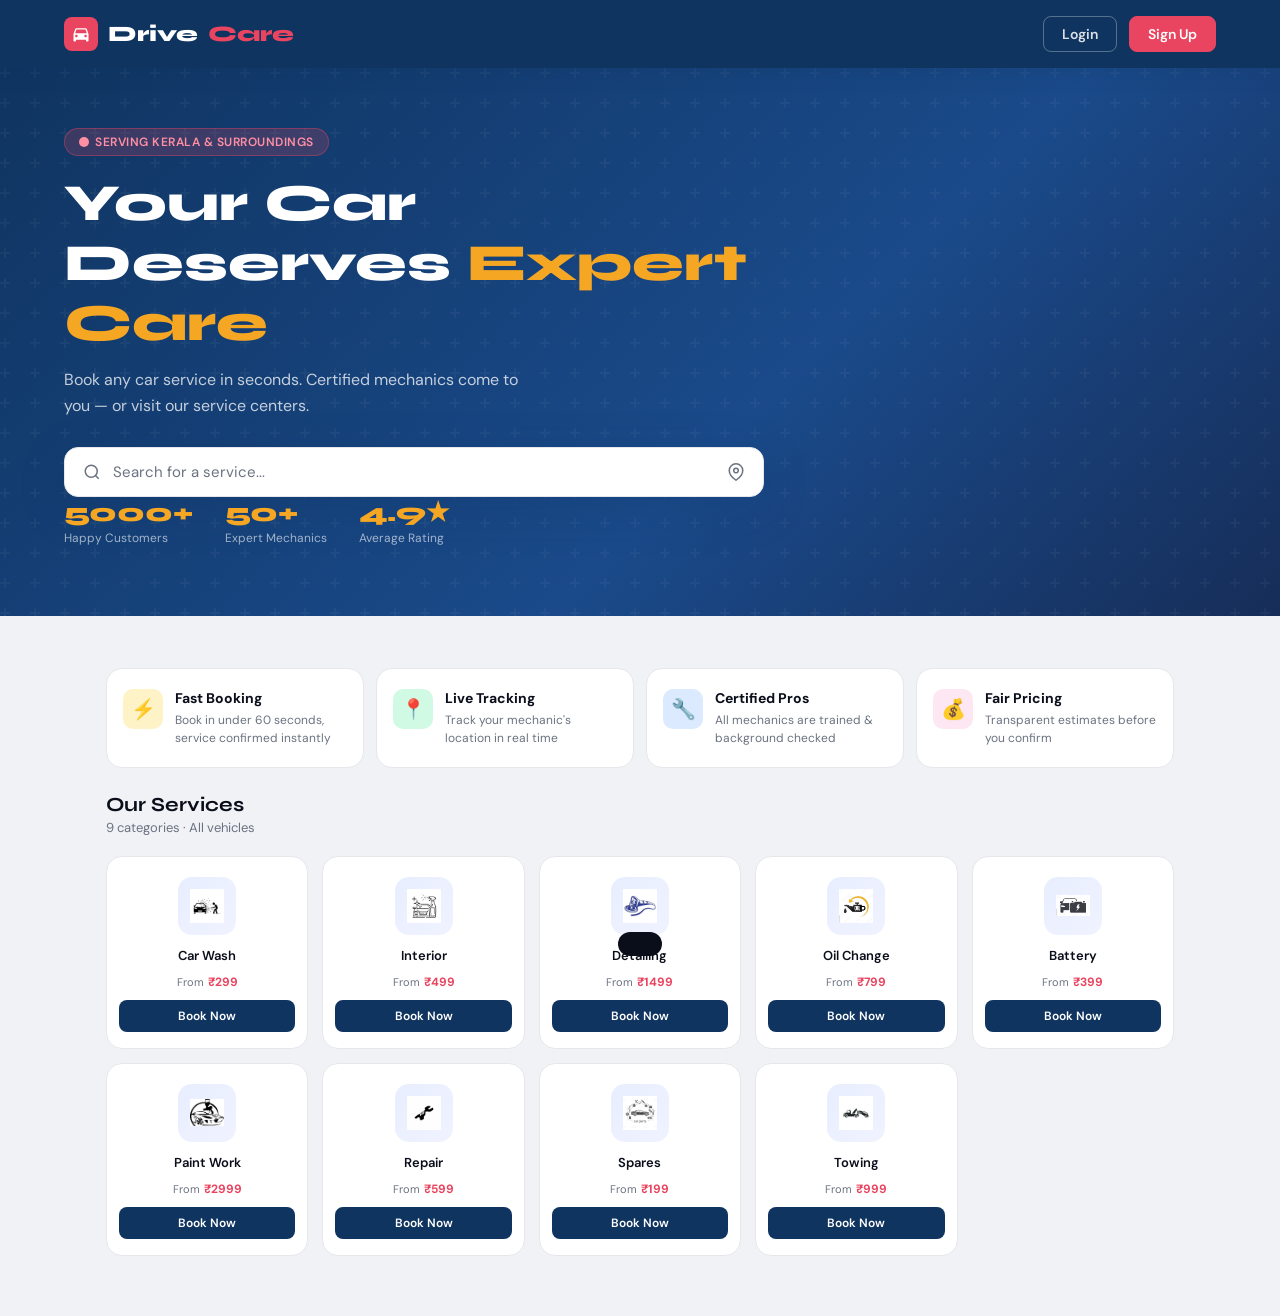
==== commit 487ac7cb: "final one4" ====
--- a/index.html
+++ b/index.html
@@ -1,27 +1,296 @@
 <!DOCTYPE html>
 <html lang="en">
 <head>
-    <meta charset="UTF-8">
-    <meta name="viewport" content="width=device-width, initial-scale=1.0, maximum-scale=1.0, user-scalable=no">
-    <title>DriveCare</title>
-    <link rel="stylesheet" href="style.css">
+  <meta charset="UTF-8">
+  <meta name="viewport" content="width=device-width, initial-scale=1.0, maximum-scale=1.0, user-scalable=no">
+  <title>DriveCare — Complete Car Care</title>
+  <link rel="stylesheet" href="style.css">
 </head>
 <body>
-    <nav class="navbar"><div class="logo">DriveCare</div><a href="login.html" style="color:var(--primary); font-weight:700; text-decoration:none;">Login</a></nav>
-    <header class="hero-banner"><h1>Car Care</h1><p>Premium Services</p></header>
-    <div class="content-container">
-        <div class="services-grid">
-            <div class="ui-card"><div class="icon-circle"><img src="wash.png"></div><h3>Wash</h3><button class="btn-drive" onclick="openBooking()">Book</button></div>
-            <div class="ui-card"><div class="icon-circle"><img src="interior.png"></div><h3>Interior</h3><button class="btn-drive" onclick="openBooking()">Book</button></div>
-            <div class="ui-card"><div class="icon-circle"><img src="detail.png"></div><h3>Detailing</h3><button class="btn-drive" onclick="openBooking()">Book</button></div>
-            <div class="ui-card"><div class="icon-circle"><img src="oil.png"></div><h3>Oil</h3><button class="btn-drive" onclick="openBooking()">Book</button></div>
-            <div class="ui-card"><div class="icon-circle"><img src="battery.png"></div><h3>Battery</h3><button class="btn-drive" onclick="openBooking()">Book</button></div>
-            <div class="ui-card"><div class="icon-circle"><img src="paint.png"></div><h3>Paint</h3><button class="btn-drive" onclick="openBooking()">Book</button></div>
-            <div class="ui-card"><div class="icon-circle"><img src="repai.png"></div><h3>Repair</h3><button class="btn-drive" onclick="openBooking()">Book</button></div>
-            <div class="ui-card"><div class="icon-circle"><img src="spare.png"></div><h3>Spares</h3><button class="btn-drive" onclick="openBooking()">Book</button></div>
-            <div class="ui-card"><div class="icon-circle"><img src="tow.png"></div><h3>Towing</h3><button class="btn-drive" onclick="openBooking()">Book</button></div>
-        </div>
-    </div>
-    <script src="script.js"></script>
+
+<nav class="navbar">
+  <div class="logo">
+    <div class="logo-icon">
+      <svg viewBox="0 0 24 24" xmlns="http://www.w3.org/2000/svg">
+        <path d="M18.92 6.01C18.72 5.42 18.16 5 17.5 5h-11c-.66 0-1.21.42-1.42 1.01L3 12v8c0 .55.45 1 1 1h1c.55 0 1-.45 1-1v-1h12v1c0 .55.45 1 1 1h1c.55 0 1-.45 1-1v-8l-2.08-5.99zM6.5 16c-.83 0-1.5-.67-1.5-1.5S5.67 13 6.5 13s1.5.67 1.5 1.5S7.33 16 6.5 16zm11 0c-.83 0-1.5-.67-1.5-1.5s.67-1.5 1.5-1.5 1.5.67 1.5 1.5-.67 1.5-1.5 1.5zM5 11l1.5-4.5h11L19 11H5z"/>
+      </svg>
+    </div>
+    Drive<span>Care</span>
+  </div>
+  <div class="nav-actions">
+    <a href="login.html" class="nav-link">Login</a>
+    <a href="signup.html" class="nav-link primary-btn">Sign Up</a>
+  </div>
+</nav>
+
+<div class="hero">
+  <div class="hero-inner">
+    <div class="hero-badge">
+      <svg width="10" height="10" viewBox="0 0 10 10" fill="currentColor"><circle cx="5" cy="5" r="5"/></svg>
+      Serving Kerala & Surroundings
+    </div>
+    <h1>Your Car Deserves <em>Expert Care</em></h1>
+    <p>Book any car service in seconds. Certified mechanics come to you — or visit our service centers.</p>
+    <div class="search-bar-wrap" onclick="focusSearch()">
+      <svg width="18" height="18" viewBox="0 0 24 24" fill="none" stroke="currentColor" stroke-width="2"><circle cx="11" cy="11" r="8"/><path d="m21 21-4.35-4.35"/></svg>
+      <input type="text" id="serviceSearch" placeholder="Search for a service..." oninput="filterServices(this.value)">
+      <svg width="18" height="18" viewBox="0 0 24 24" fill="none" stroke="currentColor" stroke-width="2"><path d="M21 10c0 7-9 13-9 13s-9-6-9-13a9 9 0 0 1 18 0z"/><circle cx="12" cy="10" r="3"/></svg>
+    </div>
+    <div class="hero-stats">
+      <div class="stat"><div class="stat-num">5000+</div><div class="stat-label">Happy Customers</div></div>
+      <div class="stat"><div class="stat-num">50+</div><div class="stat-label">Expert Mechanics</div></div>
+      <div class="stat"><div class="stat-num">4.9★</div><div class="stat-label">Average Rating</div></div>
+    </div>
+  </div>
+</div>
+
+<div class="page-wrap">
+  <!-- WHY CHOOSE US -->
+  <div class="features-row">
+    <div class="feature-card">
+      <div class="feature-icon" style="background:#fef3c7;">⚡</div>
+      <div>
+        <h4>Fast Booking</h4>
+        <p>Book in under 60 seconds, service confirmed instantly</p>
+      </div>
+    </div>
+    <div class="feature-card">
+      <div class="feature-icon" style="background:#d1fae5;">📍</div>
+      <div>
+        <h4>Live Tracking</h4>
+        <p>Track your mechanic's location in real time</p>
+      </div>
+    </div>
+    <div class="feature-card">
+      <div class="feature-icon" style="background:#dbeafe;">🔧</div>
+      <div>
+        <h4>Certified Pros</h4>
+        <p>All mechanics are trained & background checked</p>
+      </div>
+    </div>
+    <div class="feature-card">
+      <div class="feature-icon" style="background:#fce7f3;">💰</div>
+      <div>
+        <h4>Fair Pricing</h4>
+        <p>Transparent estimates before you confirm</p>
+      </div>
+    </div>
+  </div>
+
+  <!-- SERVICES -->
+  <div class="section-header">
+    <div>
+      <div class="section-title">Our Services</div>
+      <div class="section-subtitle">9 categories · All vehicles</div>
+    </div>
+  </div>
+
+  <div class="services-grid" id="servicesGrid">
+    <div class="service-card" data-service="Car Wash" data-price="₹299" onclick="openBooking('Car Wash','₹299–₹799')">
+      <div class="service-icon"><img src="wash.png" alt="Wash"></div>
+      <h3>Car Wash</h3>
+      <div class="price-tag">From <strong>₹299</strong></div>
+      <button class="btn-book">Book Now</button>
+    </div>
+    <div class="service-card" data-service="Interior Cleaning" data-price="₹499" onclick="openBooking('Interior Cleaning','₹499–₹1499')">
+      <div class="service-icon"><img src="interior.png" alt="Interior"></div>
+      <h3>Interior</h3>
+      <div class="price-tag">From <strong>₹499</strong></div>
+      <button class="btn-book">Book Now</button>
+    </div>
+    <div class="service-card" data-service="Detailing" data-price="₹1499" onclick="openBooking('Detailing','₹1499–₹3999')">
+      <div class="service-icon"><img src="detail.png" alt="Detailing"></div>
+      <h3>Detailing</h3>
+      <div class="price-tag">From <strong>₹1499</strong></div>
+      <button class="btn-book">Book Now</button>
+    </div>
+    <div class="service-card" data-service="Oil Change" data-price="₹799" onclick="openBooking('Oil Change','₹799–₹1999')">
+      <div class="service-icon"><img src="oil.png" alt="Oil"></div>
+      <h3>Oil Change</h3>
+      <div class="price-tag">From <strong>₹799</strong></div>
+      <button class="btn-book">Book Now</button>
+    </div>
+    <div class="service-card" data-service="Battery Service" data-price="₹399" onclick="openBooking('Battery Service','₹399–₹2999')">
+      <div class="service-icon"><img src="battery.png" alt="Battery"></div>
+      <h3>Battery</h3>
+      <div class="price-tag">From <strong>₹399</strong></div>
+      <button class="btn-book">Book Now</button>
+    </div>
+    <div class="service-card" data-service="Paint Work" data-price="₹2999" onclick="openBooking('Paint Work','₹2999–₹14999')">
+      <div class="service-icon"><img src="paint.png" alt="Paint"></div>
+      <h3>Paint Work</h3>
+      <div class="price-tag">From <strong>₹2999</strong></div>
+      <button class="btn-book">Book Now</button>
+    </div>
+    <div class="service-card" data-service="General Repair" data-price="₹599" onclick="openBooking('General Repair','₹599–₹9999')">
+      <div class="service-icon"><img src="repai.png" alt="Repair"></div>
+      <h3>Repair</h3>
+      <div class="price-tag">From <strong>₹599</strong></div>
+      <button class="btn-book">Book Now</button>
+    </div>
+    <div class="service-card" data-service="Spare Parts" data-price="₹199" onclick="openBooking('Spare Parts','₹199–₹4999')">
+      <div class="service-icon"><img src="spare.png" alt="Spares"></div>
+      <h3>Spares</h3>
+      <div class="price-tag">From <strong>₹199</strong></div>
+      <button class="btn-book">Book Now</button>
+    </div>
+    <div class="service-card" data-service="Towing Service" data-price="₹999" onclick="openBooking('Towing Service','₹999–₹2999')">
+      <div class="service-icon"><img src="tow.png" alt="Towing"></div>
+      <h3>Towing</h3>
+      <div class="price-tag">From <strong>₹999</strong></div>
+      <button class="btn-book">Book Now</button>
+    </div>
+  </div>
+</div>
+
+<!-- BOOKING MODAL -->
+<div class="modal-overlay" id="bookingModal" onclick="closeModalOutside(event)">
+  <div class="modal-sheet">
+    <div class="modal-handle"></div>
+    <div class="modal-header">
+      <div class="modal-title" id="modalTitle">Book Service</div>
+      <button class="modal-close" onclick="closeModal()">✕</button>
+    </div>
+    <div class="modal-body">
+      <div class="step-indicator">
+        <div class="step active" id="s1"></div>
+        <div class="step" id="s2"></div>
+        <div class="step" id="s3"></div>
+      </div>
+
+      <!-- STEP 1: Location & Vehicle -->
+      <div id="step1">
+        <div class="step-label">Step 1 of 3 — Your Location & Vehicle</div>
+
+        <div class="field-group">
+          <label class="field-label">📍 Service Location</label>
+          <input type="text" class="ui-input" id="bookLocation" placeholder="Enter your address or use GPS" oninput="updateEstimate()">
+          <button onclick="useGPS()" style="margin-top:8px; background:none; border:1.5px solid var(--primary); color:var(--primary); padding:8px 16px; border-radius:8px; font-size:13px; font-weight:600; cursor:pointer; width:100%;">
+            📡 Use My Current Location
+          </button>
+        </div>
+
+        <div class="map-preview" onclick="useGPS()" id="mapPreview">
+          <div class="map-preview-inner">
+            <div class="map-pin-anim" style="font-size:32px;">📍</div>
+            <p>Tap to detect location</p>
+          </div>
+        </div>
+
+        <div class="form-row">
+          <div class="field-group">
+            <label class="field-label">Vehicle Number</label>
+            <input type="text" class="ui-input" id="vehicleNum" placeholder="KL 07 AB 1234" style="text-transform:uppercase;" oninput="this.value=this.value.toUpperCase()">
+          </div>
+          <div class="field-group">
+            <label class="field-label">Vehicle Type</label>
+            <select class="ui-input" id="vehicleType" onchange="updateEstimate()">
+              <option value="">Select type</option>
+              <option value="hatch">Hatchback</option>
+              <option value="sedan">Sedan</option>
+              <option value="suv">SUV / MUV</option>
+              <option value="luxury">Luxury Car</option>
+              <option value="bike">Bike / Scooter</option>
+              <option value="truck">Truck / Van</option>
+            </select>
+          </div>
+        </div>
+
+        <div class="form-row">
+          <div class="field-group">
+            <label class="field-label">Vehicle Brand</label>
+            <input type="text" class="ui-input" id="vehicleBrand" placeholder="e.g. Maruti, Honda">
+          </div>
+          <div class="field-group">
+            <label class="field-label">Model / Year</label>
+            <input type="text" class="ui-input" id="vehicleModel" placeholder="e.g. Swift 2021">
+          </div>
+        </div>
+
+        <button class="btn-primary" onclick="goStep(2)">Continue →</button>
+      </div>
+
+      <!-- STEP 2: Estimate & Date -->
+      <div id="step2" style="display:none;">
+        <div class="step-label">Step 2 of 3 — Estimate & Schedule</div>
+
+        <div class="estimate-box">
+          <div class="est-label">ESTIMATED COST</div>
+          <div class="est-price" id="estimateDisplay">Calculating...</div>
+          <div class="est-note" id="estimateNote">Based on vehicle type and service selected</div>
+        </div>
+
+        <div class="field-group">
+          <label class="field-label">🗓 Preferred Date</label>
+          <input type="date" class="ui-input" id="bookDate" min="">
+        </div>
+        <div class="field-group">
+          <label class="field-label">⏰ Preferred Time</label>
+          <select class="ui-input" id="bookTime">
+            <option value="">Select time slot</option>
+            <option>08:00 AM – 10:00 AM</option>
+            <option>10:00 AM – 12:00 PM</option>
+            <option>12:00 PM – 02:00 PM</option>
+            <option>02:00 PM – 04:00 PM</option>
+            <option>04:00 PM – 06:00 PM</option>
+          </select>
+        </div>
+        <div class="field-group">
+          <label class="field-label">📝 Additional Notes (optional)</label>
+          <textarea class="ui-input" id="bookNotes" placeholder="Describe any specific issues or requests..." rows="3" style="resize:none;"></textarea>
+        </div>
+
+        <div style="display:flex; gap:10px;">
+          <button class="btn-primary" onclick="goStep(1)" style="background:white; color:var(--primary); border:1.5px solid var(--primary);">← Back</button>
+          <button class="btn-primary" onclick="goStep(3)">Review Booking →</button>
+        </div>
+      </div>
+
+      <!-- STEP 3: Confirm -->
+      <div id="step3" style="display:none;">
+        <div class="step-label">Step 3 of 3 — Confirm Booking</div>
+
+        <div class="card-white" style="padding:18px; margin-bottom:16px;">
+          <div style="display:flex; flex-direction:column; gap:10px;">
+            <div style="display:flex; justify-content:space-between; font-size:14px;">
+              <span style="color:var(--muted);">Service</span>
+              <strong id="confirmService">—</strong>
+            </div>
+            <div style="display:flex; justify-content:space-between; font-size:14px;">
+              <span style="color:var(--muted);">Vehicle</span>
+              <strong id="confirmVehicle">—</strong>
+            </div>
+            <div style="display:flex; justify-content:space-between; font-size:14px;">
+              <span style="color:var(--muted);">Location</span>
+              <strong id="confirmLocation" style="text-align:right; max-width:200px;">—</strong>
+            </div>
+            <div style="display:flex; justify-content:space-between; font-size:14px;">
+              <span style="color:var(--muted);">Date & Time</span>
+              <strong id="confirmDateTime">—</strong>
+            </div>
+            <hr style="border:none; border-top:1px solid var(--border);">
+            <div style="display:flex; justify-content:space-between; font-size:16px;">
+              <span style="font-weight:700;">Estimated Total</span>
+              <strong style="color:var(--accent);" id="confirmTotal">—</strong>
+            </div>
+          </div>
+        </div>
+
+        <div style="background:#d1fae5; border-radius:10px; padding:12px 14px; font-size:13px; color:#065f46; margin-bottom:16px;">
+          ✅ Final price may vary. Our mechanic will provide exact quote on arrival.
+        </div>
+
+        <div style="display:flex; gap:10px;">
+          <button class="btn-primary" onclick="goStep(2)" style="background:white; color:var(--primary); border:1.5px solid var(--primary);">← Back</button>
+          <button class="btn-primary" onclick="confirmBooking()">✓ Confirm Booking</button>
+        </div>
+      </div>
+    </div>
+  </div>
+</div>
+
+<div class="toast" id="toast"></div>
+
+<script src="script.js"></script>
 </body>
 </html>
--- a/style.css
+++ b/style.css
@@ -1,59 +1,498 @@
-/* --- DRIVECARE MASTER THEME --- */
+@import url('https://fonts.googleapis.com/css2?family=Syne:wght@400;600;700;800&family=DM+Sans:ital,wght@0,300;0,400;0,500;0,600;1,400&display=swap');
+
 :root {
-    --primary: #4e73df;
-    --bg: #f8f9fc;
-    --white: #ffffff;
-    --text: #1a1c21;
-}
-
-body { 
-    font-family: -apple-system, system-ui, sans-serif; 
-    margin: 0; background: var(--bg); color: var(--text);
-    -webkit-tap-highlight-color: transparent;
-}
-
-/* NAVBAR */
+  --primary: #0f3460;
+  --accent: #e94560;
+  --gold: #f5a623;
+  --bg: #f0f2f5;
+  --surface: #ffffff;
+  --surface2: #f8f9fc;
+  --text: #0a0e1a;
+  --muted: #6b7280;
+  --border: #e5e7eb;
+  --success: #10b981;
+  --radius: 16px;
+  --shadow: 0 4px 24px rgba(15,52,96,0.10);
+  --shadow-lg: 0 12px 48px rgba(15,52,96,0.18);
+}
+
+*, *::before, *::after { box-sizing: border-box; margin: 0; padding: 0; }
+
+body {
+  font-family: 'DM Sans', sans-serif;
+  background: var(--bg);
+  color: var(--text);
+  -webkit-tap-highlight-color: transparent;
+  min-height: 100vh;
+}
+
+/* SCROLLBAR */
+::-webkit-scrollbar { width: 6px; }
+::-webkit-scrollbar-track { background: var(--bg); }
+::-webkit-scrollbar-thumb { background: var(--primary); border-radius: 3px; }
+
+/* ─── NAVBAR ─────────────────────────────── */
 .navbar {
-    display: flex; justify-content: space-between; align-items: center;
-    padding: 12px 6%; background: var(--white); box-shadow: 0 2px 10px rgba(0,0,0,0.05);
-    position: sticky; top: 0; z-index: 1000;
-}
-.logo { font-size: 22px; font-weight: 800; color: var(--primary); text-decoration: none; }
-
-/* HERO (Main Page Only) */
-.hero-banner { background: var(--primary); color: white; text-align: center; padding: 35px 20px; }
-.hero-banner h1 { margin: 0; font-size: 26px; }
-
-/* GRID SYSTEM (Mobile-First 2 Columns) */
-.content-container { padding: 15px; max-width: 1200px; margin: auto; }
+  display: flex; justify-content: space-between; align-items: center;
+  padding: 0 5%;
+  height: 68px;
+  background: var(--primary);
+  box-shadow: 0 2px 20px rgba(15,52,96,0.25);
+  position: sticky; top: 0; z-index: 1000;
+}
+.logo {
+  display: flex; align-items: center; gap: 10px;
+  font-family: 'Syne', sans-serif;
+  font-size: 22px; font-weight: 800;
+  color: #fff;
+  text-decoration: none;
+}
+.logo span { color: var(--accent); }
+.logo-icon {
+  width: 34px; height: 34px; background: var(--accent);
+  border-radius: 8px; display: flex; align-items: center; justify-content: center;
+}
+.logo-icon svg { width: 20px; height: 20px; fill: white; }
+
+.nav-actions { display: flex; align-items: center; gap: 12px; }
+.nav-link {
+  color: rgba(255,255,255,0.85); text-decoration: none;
+  font-weight: 600; font-size: 14px;
+  padding: 8px 18px; border-radius: 8px;
+  transition: all 0.2s;
+  border: 1.5px solid rgba(255,255,255,0.3);
+}
+.nav-link:hover { background: rgba(255,255,255,0.15); color: #fff; }
+.nav-link.primary-btn {
+  background: var(--accent); color: white; border-color: var(--accent);
+}
+.nav-link.primary-btn:hover { background: #c73850; }
+.nav-btn-outline {
+  background: none; border: 1.5px solid rgba(255,255,255,0.35);
+  color: rgba(255,255,255,0.85); padding: 7px 18px;
+  border-radius: 8px; font-family: 'DM Sans', sans-serif;
+  font-weight: 600; font-size: 14px; cursor: pointer; transition: all 0.2s;
+}
+.nav-btn-outline:hover { background: rgba(255,255,255,0.1); color: white; }
+
+/* ─── HERO ──────────────────────────────── */
+.hero {
+  background: linear-gradient(135deg, var(--primary) 0%, #1a4a8a 60%, #162d58 100%);
+  color: white; padding: 60px 5% 70px;
+  position: relative; overflow: hidden;
+}
+.hero::before {
+  content: ''; position: absolute; inset: 0;
+  background: url("data:image/svg+xml,%3Csvg width='60' height='60' viewBox='0 0 60 60' xmlns='http://www.w3.org/2000/svg'%3E%3Cg fill='none' fill-rule='evenodd'%3E%3Cg fill='%23ffffff' fill-opacity='0.04'%3E%3Cpath d='M36 34v-4h-2v4h-4v2h4v4h2v-4h4v-2h-4zm0-30V0h-2v4h-4v2h4v4h2V6h4V4h-4zM6 34v-4H4v4H0v2h4v4h2v-4h4v-2H6zM6 4V0H4v4H0v2h4v4h2V6h4V4H6z'/%3E%3C/g%3E%3C/g%3E%3C/svg%3E");
+}
+.hero-inner { position: relative; max-width: 700px; }
+.hero-badge {
+  display: inline-flex; align-items: center; gap: 6px;
+  background: rgba(233,69,96,0.2); border: 1px solid rgba(233,69,96,0.4);
+  color: #ff8fa3; padding: 5px 14px; border-radius: 20px;
+  font-size: 12px; font-weight: 600; letter-spacing: 0.5px; text-transform: uppercase;
+  margin-bottom: 18px;
+}
+.hero h1 {
+  font-family: 'Syne', sans-serif;
+  font-size: clamp(30px, 5vw, 52px);
+  font-weight: 800; line-height: 1.15;
+  margin-bottom: 14px;
+}
+.hero h1 em { color: var(--gold); font-style: normal; }
+.hero p { font-size: 16px; color: rgba(255,255,255,0.75); line-height: 1.6; max-width: 480px; margin-bottom: 28px; }
+.hero-stats {
+  display: flex; gap: 32px; flex-wrap: wrap;
+}
+.stat { }
+.stat-num {
+  font-family: 'Syne', sans-serif; font-size: 26px; font-weight: 800; color: var(--gold);
+}
+.stat-label { font-size: 12px; color: rgba(255,255,255,0.6); margin-top: 2px; }
+
+/* ─── SEARCH BAR ─────────────────────────── */
+.search-bar-wrap {
+  background: white; border-radius: 14px; padding: 14px 18px;
+  display: flex; align-items: center; gap: 12px;
+  box-shadow: var(--shadow-lg); margin-top: 28px;
+  border: 1.5px solid var(--border);
+}
+.search-bar-wrap svg { color: var(--muted); flex-shrink: 0; }
+.search-bar-wrap input {
+  border: none; outline: none; font-family: 'DM Sans', sans-serif;
+  font-size: 15px; color: var(--text); flex: 1; background: transparent;
+}
+.search-bar-wrap input::placeholder { color: var(--muted); }
+
+/* ─── SECTION TITLES ─────────────────────── */
+.section-header {
+  display: flex; align-items: center; justify-content: space-between;
+  margin-bottom: 20px;
+}
+.section-title {
+  font-family: 'Syne', sans-serif;
+  font-size: 20px; font-weight: 700; color: var(--text);
+}
+.section-subtitle { font-size: 13px; color: var(--muted); margin-top: 2px; }
+.see-all { font-size: 13px; color: var(--accent); font-weight: 600; text-decoration: none; }
+
+/* ─── PAGE CONTAINER ─────────────────────── */
+.page-wrap { max-width: 1100px; margin: 0 auto; padding: 28px 16px 60px; }
+
+/* ─── SERVICE GRID ───────────────────────── */
 .services-grid {
-    display: grid;
-    grid-template-columns: repeat(2, 1fr); /* 2 COLUMNS ON MOBILE */
-    gap: 12px;
-}
-
-/* CARDS (Used for Services & Auth) */
-.ui-card {
-    background: var(--white); border-radius: 15px; padding: 20px;
-    text-align: center; box-shadow: 0 4px 12px rgba(0,0,0,0.05);
-}
-.icon-circle {
-    background: #f0f4ff; width: 50px; height: 50px; border-radius: 50%;
-    margin: 0 auto 10px; display: flex; align-items: center; justify-content: center;
-}
-.icon-circle img { width: 30px; height: 30px; object-fit: contain; }
-
-/* INPUTS & BUTTONS */
+  display: grid;
+  grid-template-columns: repeat(3, 1fr);
+  gap: 14px;
+}
+@media (min-width: 600px) { .services-grid { grid-template-columns: repeat(4, 1fr); } }
+@media (min-width: 900px) { .services-grid { grid-template-columns: repeat(5, 1fr); } }
+
+.service-card {
+  background: var(--surface);
+  border-radius: var(--radius); padding: 20px 12px 16px;
+  text-align: center; cursor: pointer;
+  border: 1.5px solid var(--border);
+  transition: all 0.22s cubic-bezier(0.34, 1.56, 0.64, 1);
+  position: relative; overflow: hidden;
+}
+.service-card::after {
+  content: ''; position: absolute; bottom: 0; left: 0; right: 0; height: 3px;
+  background: linear-gradient(90deg, var(--primary), var(--accent));
+  transform: scaleX(0); transition: transform 0.25s;
+}
+.service-card:hover {
+  transform: translateY(-5px);
+  box-shadow: var(--shadow-lg);
+  border-color: var(--primary);
+}
+.service-card:hover::after { transform: scaleX(1); }
+.service-card:active { transform: scale(0.96); }
+
+.service-icon {
+  width: 58px; height: 58px; margin: 0 auto 12px;
+  background: linear-gradient(135deg, #e8eeff, #f0f2ff);
+  border-radius: 14px; display: flex; align-items: center; justify-content: center;
+  transition: all 0.2s;
+}
+.service-card:hover .service-icon { background: linear-gradient(135deg, var(--primary), #1a4a8a); }
+.service-icon img { width: 34px; height: 34px; object-fit: contain; transition: filter 0.2s; }
+.service-card:hover .service-icon img { filter: brightness(0) invert(1); }
+
+.service-card h3 { font-size: 13px; font-weight: 600; color: var(--text); margin-bottom: 10px; }
+.service-card .price-tag {
+  font-size: 11px; color: var(--muted); margin-bottom: 10px;
+  display: flex; align-items: center; justify-content: center; gap: 4px;
+}
+.service-card .price-tag strong { color: var(--accent); font-size: 12px; }
+
+.btn-book {
+  background: var(--primary); color: white;
+  border: none; padding: 8px 0; border-radius: 8px; width: 100%;
+  font-family: 'DM Sans', sans-serif; font-weight: 600; font-size: 12px;
+  cursor: pointer; transition: all 0.2s;
+}
+.btn-book:hover { background: var(--accent); }
+
+/* ─── WHY CHOOSE US ──────────────────────── */
+.features-row {
+  display: grid; grid-template-columns: repeat(2, 1fr); gap: 12px; margin: 24px 0;
+}
+@media (min-width: 700px) { .features-row { grid-template-columns: repeat(4, 1fr); } }
+
+.feature-card {
+  background: var(--surface); border-radius: var(--radius);
+  padding: 20px 16px; border: 1.5px solid var(--border);
+  display: flex; align-items: flex-start; gap: 12px;
+}
+.feature-icon {
+  width: 40px; height: 40px; border-radius: 10px; flex-shrink: 0;
+  display: flex; align-items: center; justify-content: center;
+  font-size: 20px;
+}
+.feature-card h4 { font-size: 14px; font-weight: 700; margin-bottom: 4px; }
+.feature-card p { font-size: 12px; color: var(--muted); line-height: 1.5; }
+
+/* ─── AUTH PAGES ─────────────────────────── */
+.auth-page {
+  min-height: 100vh;
+  background: linear-gradient(135deg, var(--primary) 0%, #1a4a8a 100%);
+  display: flex; align-items: center; justify-content: center; padding: 20px;
+}
+.auth-card {
+  background: white; border-radius: 24px;
+  padding: 40px 36px; width: 100%; max-width: 400px;
+  box-shadow: 0 24px 64px rgba(0,0,0,0.25);
+  animation: slideUp 0.4s cubic-bezier(0.16,1,0.3,1);
+}
+@keyframes slideUp {
+  from { opacity: 0; transform: translateY(24px); }
+  to { opacity: 1; transform: translateY(0); }
+}
+.auth-logo { text-align: center; margin-bottom: 28px; }
+.auth-logo .brand { font-family: 'Syne', sans-serif; font-size: 28px; font-weight: 800; color: var(--primary); }
+.auth-logo .brand span { color: var(--accent); }
+.auth-logo p { font-size: 13px; color: var(--muted); margin-top: 4px; }
+.auth-card h2 { font-family: 'Syne', sans-serif; font-size: 22px; font-weight: 700; margin-bottom: 6px; }
+.auth-card .subtitle { font-size: 14px; color: var(--muted); margin-bottom: 24px; }
+
+.field-group { margin-bottom: 16px; }
+.field-label { font-size: 13px; font-weight: 600; color: var(--text); margin-bottom: 6px; display: block; }
 .ui-input {
-    width: 100%; padding: 12px; margin: 8px 0;
-    border: 1px solid #ddd; border-radius: 10px; box-sizing: border-box; font-size: 16px;
-}
-.btn-drive {
-    width: 100%; background: var(--primary); color: white; border: none;
-    padding: 12px; border-radius: 10px; font-weight: 700; cursor: pointer; transition: 0.2s;
-}
-.btn-drive:active { transform: scale(0.96); }
-
-/* AUTH WRAPPER (Login/Signup Center) */
-.auth-wrapper { display: flex; justify-content: center; align-items: center; min-height: 80vh; padding: 20px; }
-.auth-box { width: 100%; max-width: 360px; }+  width: 100%; padding: 13px 16px;
+  border: 1.5px solid var(--border); border-radius: 10px;
+  font-family: 'DM Sans', sans-serif; font-size: 15px; color: var(--text);
+  transition: border-color 0.2s, box-shadow 0.2s;
+  outline: none; background: var(--surface2);
+}
+.ui-input:focus { border-color: var(--primary); box-shadow: 0 0 0 3px rgba(15,52,96,0.12); background: white; }
+
+.btn-primary {
+  width: 100%; background: linear-gradient(135deg, var(--primary), #1a4a8a);
+  color: white; border: none; padding: 14px;
+  border-radius: 10px; font-family: 'Syne', sans-serif;
+  font-weight: 700; font-size: 16px; cursor: pointer;
+  transition: all 0.2s; margin-top: 8px;
+}
+.btn-primary:hover { transform: translateY(-2px); box-shadow: 0 8px 24px rgba(15,52,96,0.35); }
+.btn-primary:active { transform: scale(0.98); }
+
+.auth-footer { text-align: center; margin-top: 20px; font-size: 14px; color: var(--muted); }
+.auth-footer a { color: var(--primary); font-weight: 700; text-decoration: none; }
+
+/* ─── DASHBOARD ──────────────────────────── */
+.dash-hero {
+  background: linear-gradient(135deg, var(--primary), #1a4a8a);
+  padding: 28px 5%; color: white;
+}
+.dash-greeting { font-size: 13px; color: rgba(255,255,255,0.7); margin-bottom: 4px; }
+.dash-name { font-family: 'Syne', sans-serif; font-size: 22px; font-weight: 800; }
+
+.dash-stats-row {
+  display: grid; grid-template-columns: repeat(3, 1fr); gap: 10px; margin-top: 20px;
+}
+.dash-stat {
+  background: rgba(255,255,255,0.12); border-radius: 12px; padding: 14px;
+  border: 1px solid rgba(255,255,255,0.2);
+}
+.dash-stat .num { font-family: 'Syne', sans-serif; font-size: 22px; font-weight: 800; }
+.dash-stat .lbl { font-size: 11px; color: rgba(255,255,255,0.65); margin-top: 2px; }
+
+.booking-card {
+  background: var(--surface); border-radius: var(--radius);
+  padding: 18px; border: 1.5px solid var(--border);
+  margin-bottom: 12px;
+  transition: box-shadow 0.2s;
+}
+.booking-card:hover { box-shadow: var(--shadow); }
+.booking-top { display: flex; justify-content: space-between; align-items: flex-start; margin-bottom: 10px; }
+.booking-service-name { font-family: 'Syne', sans-serif; font-size: 16px; font-weight: 700; }
+.status-pill {
+  padding: 4px 12px; border-radius: 20px; font-size: 12px; font-weight: 600;
+}
+.status-pill.pending { background: #fef3c7; color: #d97706; }
+.status-pill.active { background: #d1fae5; color: #059669; }
+.status-pill.completed { background: #dbeafe; color: #1d4ed8; }
+
+.booking-details { display: flex; gap: 16px; flex-wrap: wrap; }
+.booking-detail { font-size: 13px; color: var(--muted); display: flex; align-items: center; gap: 4px; }
+.booking-detail strong { color: var(--text); }
+
+.progress-track {
+  margin-top: 14px; background: #f0f2f5; border-radius: 8px; overflow: hidden; height: 6px;
+}
+.progress-bar { height: 100%; background: linear-gradient(90deg, var(--primary), var(--accent)); border-radius: 8px; transition: width 1s ease; }
+
+.track-btn {
+  margin-top: 12px; display: flex; gap: 8px;
+}
+.btn-track {
+  flex: 1; padding: 10px; border-radius: 8px; font-family: 'DM Sans', sans-serif;
+  font-weight: 600; font-size: 13px; cursor: pointer; transition: all 0.2s; border: none;
+}
+.btn-track.primary { background: var(--primary); color: white; }
+.btn-track.primary:hover { background: var(--accent); }
+.btn-track.outline { background: white; color: var(--primary); border: 1.5px solid var(--primary); }
+
+/* ─── MODAL / OVERLAY ────────────────────── */
+.modal-overlay {
+  position: fixed; inset: 0; background: rgba(0,0,0,0.55);
+  display: flex; align-items: flex-end; justify-content: center;
+  z-index: 9999; padding: 0;
+  opacity: 0; pointer-events: none; transition: opacity 0.3s;
+}
+.modal-overlay.open { opacity: 1; pointer-events: all; }
+
+.modal-sheet {
+  background: white; width: 100%; max-width: 560px;
+  border-radius: 24px 24px 0 0; padding: 0;
+  max-height: 92vh; overflow-y: auto;
+  transform: translateY(100%); transition: transform 0.35s cubic-bezier(0.16,1,0.3,1);
+}
+.modal-overlay.open .modal-sheet { transform: translateY(0); }
+
+.modal-handle {
+  width: 40px; height: 4px; background: #e5e7eb;
+  border-radius: 2px; margin: 16px auto 0;
+}
+.modal-header {
+  display: flex; justify-content: space-between; align-items: center;
+  padding: 16px 24px 12px;
+  border-bottom: 1px solid var(--border);
+}
+.modal-title { font-family: 'Syne', sans-serif; font-size: 18px; font-weight: 700; }
+.modal-close {
+  width: 32px; height: 32px; border-radius: 50%; border: none;
+  background: var(--bg); cursor: pointer; display: flex; align-items: center; justify-content: center;
+  font-size: 18px; color: var(--muted); transition: all 0.2s;
+}
+.modal-close:hover { background: var(--accent); color: white; }
+
+.modal-body { padding: 20px 24px 28px; }
+
+.step-indicator {
+  display: flex; gap: 6px; align-items: center; margin-bottom: 24px;
+}
+.step {
+  flex: 1; height: 4px; border-radius: 2px;
+  background: var(--border); transition: background 0.3s;
+}
+.step.active { background: var(--primary); }
+.step.done { background: var(--success); }
+
+.step-label { font-size: 12px; color: var(--muted); margin-bottom: 16px; font-weight: 600; letter-spacing: 0.3px; text-transform: uppercase; }
+
+.form-row { display: grid; grid-template-columns: 1fr 1fr; gap: 12px; }
+
+/* ESTIMATE BOX */
+.estimate-box {
+  background: linear-gradient(135deg, #f0f4ff, #e8eeff);
+  border: 1.5px solid #c7d2fe; border-radius: 12px;
+  padding: 16px; margin: 16px 0;
+}
+.estimate-box .est-label { font-size: 12px; color: var(--muted); margin-bottom: 4px; font-weight: 600; }
+.estimate-box .est-price { font-family: 'Syne', sans-serif; font-size: 28px; font-weight: 800; color: var(--primary); }
+.estimate-box .est-note { font-size: 12px; color: var(--muted); margin-top: 4px; }
+
+/* LOCATION MAP PREVIEW */
+.map-preview {
+  background: #e8f4fd; border-radius: 12px; height: 160px;
+  display: flex; align-items: center; justify-content: center;
+  border: 1.5px dashed #93c5fd; margin-bottom: 12px;
+  position: relative; overflow: hidden; cursor: pointer;
+}
+.map-preview-inner { text-align: center; }
+.map-preview-inner p { font-size: 13px; color: #3b82f6; font-weight: 600; margin-top: 8px; }
+.map-pin-anim {
+  width: 32px; height: 32px; margin: 0 auto;
+  animation: bounce 1.4s infinite;
+}
+@keyframes bounce {
+  0%, 100% { transform: translateY(0); }
+  50% { transform: translateY(-8px); }
+}
+
+/* WORKER TRACKER MAP */
+.tracker-map {
+  height: 280px; background: linear-gradient(135deg, #1a2744, #0f3460);
+  border-radius: 16px; position: relative; overflow: hidden;
+  margin-bottom: 14px;
+}
+.tracker-map-inner {
+  position: absolute; inset: 0;
+  display: flex; align-items: center; justify-content: center;
+}
+.tracker-overlay {
+  position: absolute; bottom: 0; left: 0; right: 0;
+  background: linear-gradient(to top, rgba(0,0,0,0.8), transparent);
+  padding: 16px;
+}
+.worker-dot {
+  width: 16px; height: 16px; background: var(--accent); border-radius: 50%;
+  border: 3px solid white; box-shadow: 0 0 0 6px rgba(233,69,96,0.3);
+  animation: pulse 2s infinite;
+  position: absolute;
+}
+@keyframes pulse {
+  0% { box-shadow: 0 0 0 0 rgba(233,69,96,0.5); }
+  70% { box-shadow: 0 0 0 12px rgba(233,69,96,0); }
+  100% { box-shadow: 0 0 0 0 rgba(233,69,96,0); }
+}
+.home-dot {
+  width: 14px; height: 14px; background: var(--success); border-radius: 50%;
+  border: 3px solid white; position: absolute;
+}
+
+/* PROGRESS STEPS */
+.progress-steps { display: flex; flex-direction: column; gap: 0; }
+.progress-step {
+  display: flex; gap: 14px; align-items: flex-start; padding: 12px 0;
+  border-left: none; position: relative;
+}
+.step-dot-wrap { display: flex; flex-direction: column; align-items: center; }
+.step-dot {
+  width: 32px; height: 32px; border-radius: 50%; display: flex;
+  align-items: center; justify-content: center; font-size: 14px;
+  font-weight: 700; flex-shrink: 0;
+}
+.step-dot.done { background: var(--success); color: white; }
+.step-dot.active { background: var(--primary); color: white; animation: stepPulse 2s infinite; }
+.step-dot.pending { background: var(--border); color: var(--muted); }
+@keyframes stepPulse {
+  0%, 100% { box-shadow: 0 0 0 0 rgba(15,52,96,0.4); }
+  50% { box-shadow: 0 0 0 8px rgba(15,52,96,0); }
+}
+.step-connector { width: 2px; height: 24px; background: var(--border); margin: 2px 0; }
+.step-connector.done { background: var(--success); }
+.step-info { flex: 1; }
+.step-info h4 { font-size: 14px; font-weight: 700; margin-bottom: 2px; }
+.step-info p { font-size: 12px; color: var(--muted); }
+.step-info .time { font-size: 11px; color: var(--accent); font-weight: 600; margin-top: 2px; }
+
+/* ADMIN */
+.admin-table { width: 100%; border-collapse: collapse; }
+.admin-table th {
+  background: var(--primary); color: white; padding: 14px 16px;
+  font-family: 'Syne', sans-serif; font-size: 13px; font-weight: 700;
+  text-align: left;
+}
+.admin-table td { padding: 14px 16px; border-bottom: 1px solid var(--border); font-size: 14px; }
+.admin-table tr:hover td { background: var(--surface2); }
+.admin-table select {
+  border: 1.5px solid var(--border); border-radius: 8px; padding: 6px 10px;
+  font-family: 'DM Sans', sans-serif; font-size: 13px; cursor: pointer;
+  outline: none; background: white;
+}
+
+/* MISC */
+.card-white { background: white; border-radius: var(--radius); border: 1.5px solid var(--border); overflow: hidden; }
+.empty-state { text-align: center; padding: 48px 24px; color: var(--muted); }
+.empty-state .empty-icon { font-size: 48px; margin-bottom: 12px; }
+.empty-state h3 { font-family: 'Syne', sans-serif; font-size: 18px; color: var(--text); margin-bottom: 6px; }
+.empty-state p { font-size: 14px; line-height: 1.6; }
+.btn-add {
+  display: inline-flex; align-items: center; gap: 8px;
+  background: var(--primary); color: white; padding: 12px 24px;
+  border-radius: 10px; font-family: 'Syne', sans-serif; font-weight: 700;
+  font-size: 14px; border: none; cursor: pointer; transition: all 0.2s;
+  margin-top: 16px; text-decoration: none;
+}
+.btn-add:hover { background: var(--accent); transform: translateY(-2px); }
+
+.toast {
+  position: fixed; bottom: 24px; left: 50%; transform: translateX(-50%) translateY(80px);
+  background: var(--text); color: white; padding: 12px 22px;
+  border-radius: 30px; font-size: 14px; font-weight: 600;
+  z-index: 99999; transition: transform 0.4s cubic-bezier(0.16,1,0.3,1);
+  white-space: nowrap; display: flex; align-items: center; gap: 8px;
+}
+.toast.show { transform: translateX(-50%) translateY(0); }
+.toast.success { background: var(--success); }
+.toast.error { background: var(--accent); }
+
+/* RESPONSIVE */
+@media (min-width: 700px) {
+  .modal-overlay { align-items: center; padding: 24px; }
+  .modal-sheet { border-radius: 24px; max-height: 88vh; }
+  .form-row { grid-template-columns: 1fr 1fr; }
+}
